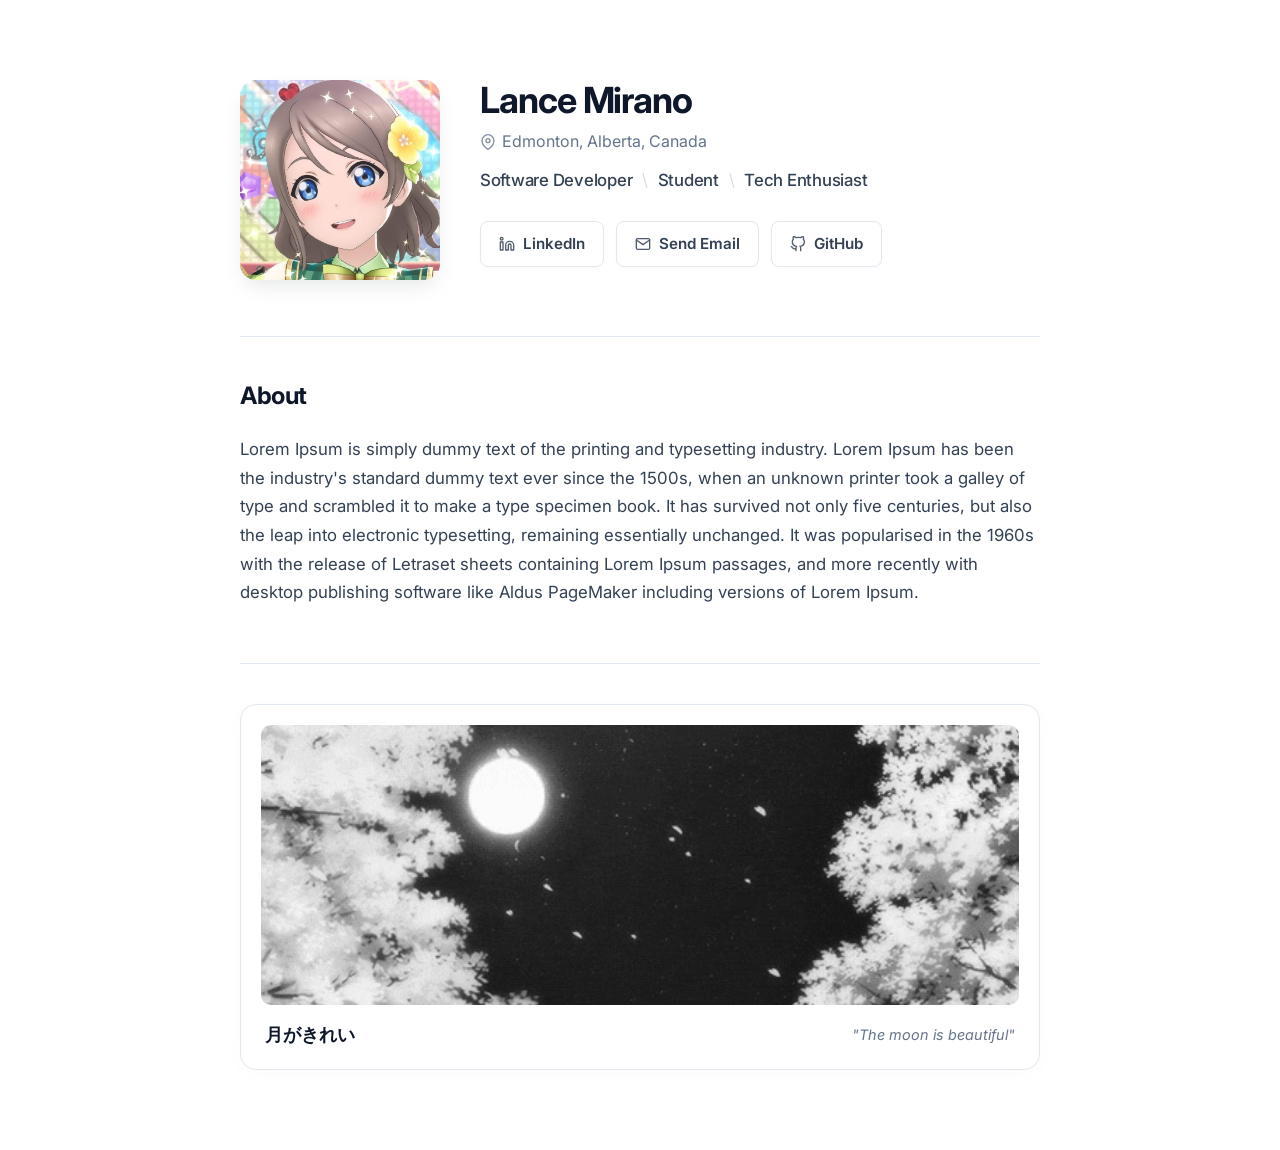
==== index.html @ db3bd43c "Modified files" ====
<!DOCTYPE html>
<html lang="en">

<head>
    <meta charset="UTF-8" />
    <meta http-equiv="X-UA-Compatible" content="IE=edge" />
    <meta name="viewport" content="width=device-width, initial-scale=1.0" />
    <title>Lance Mirano — Software Developer & Programmer</title>
    <meta name="description"
        content="Personal portfolio of Lance Mirano, a software developer studying Computer Programming at Red Deer Polytechnic." />

    <!-- Open Graph Meta Tags -->
    <meta property="og:title" content="Lance Mirano — Software Developer" />
    <meta property="og:description"
        content="Personal portfolio of Lance Mirano, a software developer studying Computer Programming at Red Deer Polytechnic." />
    <meta property="og:type" content="website" />
    <meta property="og:image" content="./assets/profile.webp" />

    <!-- Google Fonts -->
    <link rel="preconnect" href="https://fonts.googleapis.com" />
    <link rel="preconnect" href="https://fonts.gstatic.com" crossorigin />
    <link href="https://fonts.googleapis.com/css2?family=Inter:wght@400;500;600;700;800&display=swap"
        rel="stylesheet" />

    <!-- Stylesheet -->
    <link rel="stylesheet" href="./style.css" />
</head>

<body>
    <main class="page">
        <!-- Profile Header Block -->
        <section class="profile-block">
            <div class="profile-image-wrap">
                <img src="./assets/you.jpg" alt="Lance Mirano" class="profile-image" />
            </div>

            <div class="profile-meta">
                <!-- Name and Verified Badge -->
                <div class="name-line">
                    <h1>Lance Mirano</h1>
                    <!-- Verified Badge SVG -->
                    <!-- <svg class="verified-badge" viewBox="0 0 24 24" width="22" height="22" fill="none"
                        xmlns="http://www.w3.org/2000/svg" aria-label="Verified Profile">
                        <circle cx="12" cy="12" r="10" fill="#1d9bf0" />
                        <path d="M8.5 12.5L11 15L16 9" stroke="white" stroke-width="2" stroke-linecap="round"
                            stroke-linejoin="round" />
                    </svg> -->
                </div>

                <!-- Location Line -->
                <div class="location-line">
                    <!-- Location Pin SVG -->
                    <svg class="location-icon" viewBox="0 0 24 24" width="16" height="16" stroke="currentColor"
                        stroke-width="2" fill="none" stroke-linecap="round" stroke-linejoin="round" aria-hidden="true">
                        <path d="M21 10c0 7-9 13-9 13s-9-6-9-13a9 9 0 0 1 18 0z"></path>
                        <circle cx="12" cy="10" r="3"></circle>
                    </svg>
                    <span>Edmonton, Alberta, Canada</span>
                </div>

                <!-- Roles & Trophy Badge Row -->
                <div class="roles-row">
                    <p class="roles-text">
                        Software Developer <span class="separator">\</span> Student <span class="separator">\</span>
                        Tech Enthusiast
                    </p>
                    <!-- Trophy Achievement Badge -->
                    <!-- <a href="https://github.com/lancemiranoo" class="trophy-btn" target="_blank"
                        rel="noopener noreferrer" title="View GitHub Achievements"> -->
                    <!-- Trophy SVG -->
                    <!-- <svg viewBox="0 0 24 24" width="18" height="18" fill="none" stroke="currentColor"
                            stroke-width="2" stroke-linecap="round" stroke-linejoin="round" aria-hidden="true">
                            <path d="M6 9H4.5a2.5 2.5 0 0 1 0-5H6"></path>
                            <path d="M18 9h1.5a2.5 2.5 0 0 0 0-5H18"></path>
                            <path d="M4 22h16"></path>
                            <path d="M10 14.66V17c0 .55-.45 1-1 1H4v2h16v-2h-5c-.55 0-1-.45-1-1v-2.34"></path>
                            <path d="M12 2a6 6 0 0 1 6 6v1H6V8a6 6 0 0 1 6-6z"></path>
                        </svg>
                    </a> -->
                </div>

                <!-- Interactive Action Buttons -->
                <div class="actions-row">
                    <!-- LinkedIn Profile (Primary Black Button) -->
                    <a href="https://www.linkedin.com/in/lance-mirano/" class="btn btn-primary" target="_blank"
                        rel="noopener noreferrer">
                        <!-- LinkedIn SVG -->
                        <svg class="btn-icon" viewBox="0 0 24 24" width="16" height="16" stroke="currentColor"
                            stroke-width="2" fill="none" stroke-linecap="round" stroke-linejoin="round"
                            aria-hidden="true">
                            <path d="M16 8a6 6 0 0 1 6 6v7h-4v-7a2 2 0 0 0-2-2 2 2 0 0 0-2 2v7h-4v-7a6 6 0 0 1 6-6z">
                            </path>
                            <rect x="2" y="9" width="4" height="12"></rect>
                            <circle cx="4" cy="4" r="2"></circle>
                        </svg>
                        <span>LinkedIn</span>
                        <!-- Right Chevron SVG -->
                        <!-- <svg class="chevron-icon" viewBox="0 0 24 24" width="14" height="14" stroke="currentColor"
                            stroke-width="2.5" fill="none" stroke-linecap="round" stroke-linejoin="round"
                            aria-hidden="true">
                            <polyline points="9 18 15 12 9 6"></polyline>
                        </svg> -->
                    </a>

                    <!-- Send Email (Secondary White Button) -->
                    <a href="mailto:lancemiranoo@gmail.com" class="btn btn-secondary">
                        <!-- Envelope SVG -->
                        <svg class="btn-icon" viewBox="0 0 24 24" width="16" height="16" stroke="currentColor"
                            stroke-width="2" fill="none" stroke-linecap="round" stroke-linejoin="round"
                            aria-hidden="true">
                            <path d="M4 4h16c1.1 0 2 .9 2 2v12c0 1.1-.9 2-2 2H4c-1.1 0-2-.9-2-2V6c0-1.1.9-2 2-2z">
                            </path>
                            <polyline points="22,6 12,13 2,6"></polyline>
                        </svg>
                        <span>Send Email</span>
                    </a>

                    <!-- GitHub Profile (Secondary White Button) -->
                    <a href="https://github.com/lancemiranoo" class="btn btn-secondary" target="_blank"
                        rel="noopener noreferrer">
                        <!-- GitHub SVG -->
                        <svg class="btn-icon" viewBox="0 0 24 24" width="16" height="16" stroke="currentColor"
                            stroke-width="2" fill="none" stroke-linecap="round" stroke-linejoin="round"
                            aria-hidden="true">
                            <path
                                d="M9 19c-5 1.5-5-2.5-7-3m14 6v-3.87a3.37 3.37 0 0 0-.94-2.61c3.14-.35 6.44-1.54 6.44-7A5.44 5.44 0 0 0 20 4.77 5.07 5.07 0 0 0 19.91 1S18.73.65 16 2.48a13.38 13.38 0 0 0-7 0C6.27.65 5.09 1 5.09 1A5.07 5.07 0 0 0 5 4.77a5.44 5.44 0 0 0-1.5 3.78c0 5.42 3.3 6.61 6.44 7A3.37 3.37 0 0 0 9 18.13V22">
                            </path>
                        </svg>
                        <span>GitHub</span>
                    </a>
                </div>
            </div>
        </section>

        <!-- About Section -->
        <section class="about-section" id="about">
            <h2>About</h2>
            <div class="about-content">
                <p>Lorem Ipsum is simply dummy text of the printing and typesetting industry. Lorem Ipsum has been the
                    industry's standard dummy text ever since the 1500s, when an unknown printer took a galley of type
                    and scrambled it to make a type specimen book. It has survived not only five centuries, but also the
                    leap into electronic typesetting, remaining essentially unchanged. It was popularised in the 1960s
                    with the release of Letraset sheets containing Lorem Ipsum passages, and more recently with desktop
                    publishing software like Aldus PageMaker including versions of Lorem Ipsum.</p>
            </div>
        </section>

        <!-- Featured / Spotlight Spotlight Card -->
        <section class="featured-section">
            <div class="moon-card">
                <div class="moon-gif-wrap">
                    <img src="./assets/moon.gif" alt="Moon animation" class="moon-gif" />
                </div>
                <div class="moon-info-row">
                    <p class="moon-title">月がきれい</p>
                    <p class="moon-subtitle">"The moon is beautiful"</p>
                </div>
            </div>
        </section>
    </main>
</body>

</html>
---- style.css ----
/* ==========================================================================
   CSS CUSTOM VARIABLES (DESIGN SYSTEM)
   ========================================================================== */
:root {
    /* Brand Accent Theme Color (Unified LinkedIn Corporate Blue) */
    --accent-color: #0a66c2;         /* Unifies primary buttons, badges, and active links */
    --accent-hover: #004182;         /* Perfect darker blue shade for interactive hover states */
    --accent-shadow-rgb: 10, 102, 194; /* RGB equivalent for transparent drop shadows */
    
    /* Text Color Tokens */
    --text-primary: #0f172a;         /* High-contrast slate-900 for bold headers and name */
    --text-secondary: #334155;       /* Slate-700 for highly readable paragraph bodies */
    --text-muted: #64748b;           /* Slate-500 for locations, subtitles, and gray icons */
    
    /* UI Elements & Canvas Colors */
    --bg-page: #ffffff;              /* Page baseline canvas background */
    --bg-hover-secondary: #f8fafc;   /* Subtle background fill for secondary outline hovers */
    --border-color: #e2e8f0;         /* Slate-200 for clean borders on buttons/cards */
    --border-hover: #cbd5e1;         /* Slate-300 highlighting hovered borders */
}

/* ==========================================================================
   RESET & SYSTEM BASE
   ========================================================================== */
* {
    box-sizing: border-box;
    margin: 0;
    padding: 0;
}

html {
    scroll-behavior: smooth;
}

body {
    font-family: "Inter", -apple-system, BlinkMacSystemFont, "Segoe UI", Roboto, Oxygen, Ubuntu, Cantarell, "Open Sans", sans-serif;
    background-color: var(--bg-page);
    color: var(--text-secondary);
    line-height: 1.6;
    -webkit-font-smoothing: antialiased;
    -moz-osx-font-smoothing: grayscale;
}

/* Base Headings & Links */
h1, h2, h3, h4, h5, h6 {
    color: var(--text-primary);
    font-weight: 700;
}

a {
    color: inherit;
    text-decoration: none;
    transition: all 0.2s cubic-bezier(0.4, 0, 0.2, 1);
}

img {
    display: block;
    max-width: 100%;
    height: auto;
}

/* ==========================================================================
   LAYOUT CONTAINER
   ========================================================================== */
.page {
    width: min(calc(100% - 48px), 800px);
    margin: 80px auto;
    display: flex;
    flex-direction: column;
    gap: 56px; /* Perfect vertical rhythm */
}

/* ==========================================================================
   PROFILE HEADER BLOCK
   ========================================================================== */
.profile-block {
    display: grid;
    grid-template-columns: 200px 1fr;
    gap: 40px;
    align-items: start;
}

/* Profile Image */
.profile-image-wrap {
    width: 200px;
    height: 200px;
    border-radius: 16px;
    overflow: hidden;
    box-shadow: 0 10px 25px -5px rgba(15, 23, 42, 0.08), 0 8px 16px -6px rgba(15, 23, 42, 0.04);
    background-color: #f1f5f9;
    transition: transform 0.4s cubic-bezier(0.175, 0.885, 0.32, 1.275);
}

.profile-image-wrap:hover {
    transform: scale(1.03); /* Subtle interactive pop */
}

.profile-image {
    width: 100%;
    height: 100%;
    object-fit: cover;
}

/* Profile Metadata */
.profile-meta {
    display: flex;
    flex-direction: column;
    height: 100%;
    justify-content: flex-start;
}

.name-line {
    display: inline-flex;
    align-items: center;
    gap: 8px;
}

.name-line h1 {
    font-size: 2.25rem;
    font-weight: 700;
    color: var(--text-primary);
    letter-spacing: -0.03em;
    line-height: 1.15;
}

.verified-badge {
    margin-top: 3px;
    flex-shrink: 0;
}

/* Location */
.location-line {
    display: inline-flex;
    align-items: center;
    gap: 6px;
    margin-top: 8px;
    margin-bottom: 14px;
    color: var(--text-muted);
    font-size: 1rem;
    font-weight: 400;
}

.location-icon {
    color: var(--text-muted);
    opacity: 0.8;
    flex-shrink: 0;
}

/* Roles Row */
.roles-row {
    display: flex;
    justify-content: space-between;
    align-items: center;
    margin-bottom: 28px;
    width: 100%;
    gap: 16px;
}

.roles-text {
    font-size: 1.05rem;
    font-weight: 500;
    color: var(--text-secondary);
    letter-spacing: -0.015em;
    line-height: 1.4;
}

.separator {
    color: var(--border-hover);
    font-weight: 300;
    margin: 0 6px;
}

/* Trophy Badge Button */
.trophy-btn {
    display: flex;
    align-items: center;
    justify-content: center;
    width: 40px;
    height: 40px;
    border-radius: 8px;
    background-color: #ffffff;
    color: var(--text-secondary);
    border: 1px solid var(--border-color);
    box-shadow: 0 2px 4px rgba(0, 0, 0, 0.02);
    transition: all 0.25s cubic-bezier(0.4, 0, 0.2, 1);
    flex-shrink: 0;
}

.trophy-btn:hover {
    background-color: var(--bg-hover-secondary);
    color: var(--text-primary);
    border-color: var(--border-hover);
    transform: translateY(-2px);
    box-shadow: 0 6px 14px rgba(0, 0, 0, 0.03);
}

.trophy-btn:active {
    transform: translateY(0);
}

/* ==========================================================================
   BUTTONS SYSTEM
   ========================================================================== */
.actions-row {
    display: flex;
    gap: 12px;
    flex-wrap: wrap;
}

.btn {
    display: inline-flex;
    align-items: center;
    justify-content: center;
    gap: 8px;
    padding: 10px 18px;
    font-size: 0.95rem;
    font-weight: 600;
    border-radius: 8px;
    cursor: pointer;
    white-space: nowrap;
}

/* Primary Accent Button (Consistent Color styling) */
.btn-primary {
    background-color: #ffffff;
    color: var(--text-secondary);
    border: 1px solid var(--border-color);
    box-shadow: 0 2px 4px rgba(0, 0, 0, 0.02);
}

.btn-primary:hover {
    background-color: var(--bg-hover-secondary);
    color: var(--text-primary);
    border-color: var(--border-hover);
    transform: translateY(-2px);
    box-shadow: 0 6px 14px rgba(0, 0, 0, 0.03);
}

.btn-primary:active {
    transform: translateY(0);
}

.chevron-icon {
    transition: transform 0.25s cubic-bezier(0.4, 0, 0.2, 1);
    margin-left: 2px;
}

.btn-primary:hover .chevron-icon {
    transform: translateX(3px); /* Interactive Micro-animation */
}

/* Secondary Outline Button */
.btn-secondary {
    background-color: #ffffff;
    color: var(--text-secondary);
    border: 1px solid var(--border-color);
    box-shadow: 0 2px 4px rgba(0, 0, 0, 0.02);
}

.btn-secondary:hover {
    background-color: var(--bg-hover-secondary);
    color: var(--text-primary);
    border-color: var(--border-hover);
    transform: translateY(-2px);
    box-shadow: 0 6px 14px rgba(0, 0, 0, 0.03);
}

.btn-secondary:active {
    transform: translateY(0);
}

.btn-icon {
    flex-shrink: 0;
    color: currentColor;
    opacity: 0.85;
}

/* ==========================================================================
   ABOUT SECTION
   ========================================================================== */
.about-section {
    border-top: 1px solid var(--border-color);
    padding-top: 40px;
}

.about-section h2 {
    font-size: 1.5rem;
    font-weight: 700;
    color: var(--text-primary);
    margin-bottom: 20px;
    letter-spacing: -0.02em;
}

.about-content {
    display: flex;
    flex-direction: column;
    gap: 16px;
}

.about-content p {
    font-size: 1.05rem;
    line-height: 1.7;
    color: var(--text-secondary); /* Extremely legible color contrast */
}

/* ==========================================================================
   FEATURED POST CARD (MOON CARD)
   ========================================================================== */
.featured-section {
    border-top: 1px solid var(--border-color);
    padding-top: 40px;
}

.moon-card {
    background-color: #ffffff;
    border: 1px solid var(--border-color);
    border-radius: 16px;
    padding: 20px;
    box-shadow: 0 4px 20px rgba(0, 0, 0, 0.02);
    transition: all 0.3s cubic-bezier(0.4, 0, 0.2, 1);
    cursor: pointer;
}

.moon-card:hover {
    transform: translateY(-4px);
    box-shadow: 0 12px 30px rgba(0, 0, 0, 0.06);
    border-color: var(--border-hover);
}

.moon-gif-wrap {
    width: 100%;
    height: 280px;
    border-radius: 10px;
    overflow: hidden;
    background-color: var(--bg-hover-secondary);
}

.moon-gif {
    width: 100%;
    height: 100%;
    object-fit: cover;
    transition: transform 0.5s cubic-bezier(0.4, 0, 0.2, 1);
}

.moon-card:hover .moon-gif {
    transform: scale(1.025); /* Elegant picture zoom */
}

.moon-info-row {
    display: flex;
    justify-content: space-between;
    align-items: center;
    margin-top: 16px;
    padding: 0 4px;
}

.moon-title {
    font-size: 1.1rem;
    font-weight: 600;
    color: var(--text-primary);
}

.moon-subtitle {
    font-size: 0.9rem;
    color: var(--text-muted);
    font-style: italic;
}

/* ==========================================================================
   RESPONSIVE DESIGN (MEDIA QUERIES)
   ========================================================================== */
@media (max-width: 768px) {
    .page {
        margin: 40px auto;
        gap: 40px;
    }

    .profile-block {
        grid-template-columns: 1fr; /* Single column stacking on mobile */
        gap: 28px;
    }

    .profile-image-wrap {
        width: 140px;
        height: 140px;
        border-radius: 12px;
    }

    .name-line h1 {
        font-size: 1.85rem;
    }

    .roles-row {
        flex-direction: row;
        align-items: center;
        justify-content: space-between;
        margin-bottom: 24px;
        gap: 12px;
    }

    .roles-text {
        font-size: 0.95rem;
        line-height: 1.45;
    }

    .trophy-btn {
        width: 36px;
        height: 36px;
    }

    .actions-row {
        gap: 10px;
    }

    .btn {
        padding: 9px 16px;
        font-size: 0.9rem;
        flex-grow: 1; /* Smart expansion on mobile for perfect stacking grid */
    }

    .moon-gif-wrap {
        height: 200px; /* Scaled down for mobile viewports */
    }
}
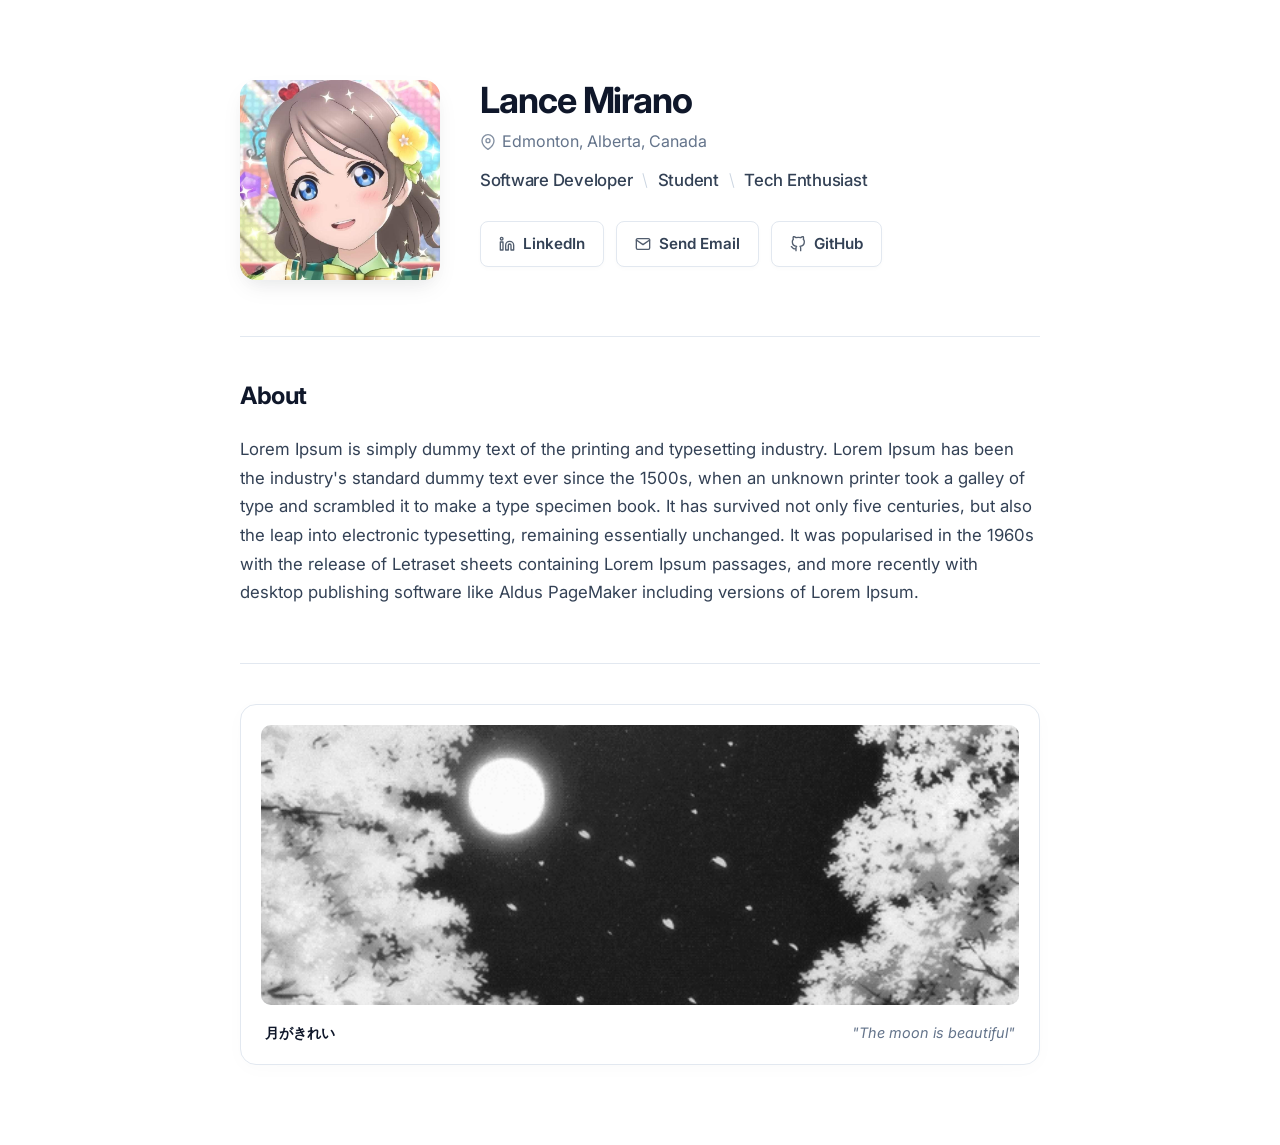
==== commit bb209e1d: "Modified files" ====
--- a/index.html
+++ b/index.html
@@ -14,7 +14,10 @@
     <meta property="og:description"
         content="Personal portfolio of Lance Mirano, a software developer studying Computer Programming at Red Deer Polytechnic." />
     <meta property="og:type" content="website" />
-    <meta property="og:image" content="./assets/profile.webp" />
+    <meta property="og:image" content="./assets/you.jpg" />
+
+    <!-- Website Icon (Favicon) -->
+    <link rel="icon" type="image/jpeg" href="./assets/profile.jpeg" />
 
     <!-- Google Fonts -->
     <link rel="preconnect" href="https://fonts.googleapis.com" />
--- a/style.css
+++ b/style.css
@@ -3,20 +3,30 @@
    ========================================================================== */
 :root {
     /* Brand Accent Theme Color (Unified LinkedIn Corporate Blue) */
-    --accent-color: #0a66c2;         /* Unifies primary buttons, badges, and active links */
-    --accent-hover: #004182;         /* Perfect darker blue shade for interactive hover states */
-    --accent-shadow-rgb: 10, 102, 194; /* RGB equivalent for transparent drop shadows */
-    
+    --accent-color: #0a66c2;
+    /* Unifies primary buttons, badges, and active links */
+    --accent-hover: #004182;
+    /* Perfect darker blue shade for interactive hover states */
+    --accent-shadow-rgb: 10, 102, 194;
+    /* RGB equivalent for transparent drop shadows */
+
     /* Text Color Tokens */
-    --text-primary: #0f172a;         /* High-contrast slate-900 for bold headers and name */
-    --text-secondary: #334155;       /* Slate-700 for highly readable paragraph bodies */
-    --text-muted: #64748b;           /* Slate-500 for locations, subtitles, and gray icons */
-    
+    --text-primary: #0f172a;
+    /* High-contrast slate-900 for bold headers and name */
+    --text-secondary: #334155;
+    /* Slate-700 for highly readable paragraph bodies */
+    --text-muted: #64748b;
+    /* Slate-500 for locations, subtitles, and gray icons */
+
     /* UI Elements & Canvas Colors */
-    --bg-page: #ffffff;              /* Page baseline canvas background */
-    --bg-hover-secondary: #f8fafc;   /* Subtle background fill for secondary outline hovers */
-    --border-color: #e2e8f0;         /* Slate-200 for clean borders on buttons/cards */
-    --border-hover: #cbd5e1;         /* Slate-300 highlighting hovered borders */
+    --bg-page: #ffffff;
+    /* Page baseline canvas background */
+    --bg-hover-secondary: #f8fafc;
+    /* Subtle background fill for secondary outline hovers */
+    --border-color: #e2e8f0;
+    /* Slate-200 for clean borders on buttons/cards */
+    --border-hover: #cbd5e1;
+    /* Slate-300 highlighting hovered borders */
 }
 
 /* ==========================================================================
@@ -42,7 +52,12 @@
 }
 
 /* Base Headings & Links */
-h1, h2, h3, h4, h5, h6 {
+h1,
+h2,
+h3,
+h4,
+h5,
+h6 {
     color: var(--text-primary);
     font-weight: 700;
 }
@@ -67,7 +82,8 @@
     margin: 80px auto;
     display: flex;
     flex-direction: column;
-    gap: 56px; /* Perfect vertical rhythm */
+    gap: 56px;
+    /* Perfect vertical rhythm */
 }
 
 /* ==========================================================================
@@ -92,7 +108,8 @@
 }
 
 .profile-image-wrap:hover {
-    transform: scale(1.03); /* Subtle interactive pop */
+    transform: scale(1.03);
+    /* Subtle interactive pop */
 }
 
 .profile-image {
@@ -178,20 +195,17 @@
     width: 40px;
     height: 40px;
     border-radius: 8px;
-    background-color: #ffffff;
-    color: var(--text-secondary);
-    border: 1px solid var(--border-color);
-    box-shadow: 0 2px 4px rgba(0, 0, 0, 0.02);
+    background-color: var(--accent-color);
+    color: #ffffff;
+    box-shadow: 0 4px 12px rgba(var(--accent-shadow-rgb), 0.2);
     transition: all 0.25s cubic-bezier(0.4, 0, 0.2, 1);
     flex-shrink: 0;
 }
 
 .trophy-btn:hover {
-    background-color: var(--bg-hover-secondary);
-    color: var(--text-primary);
-    border-color: var(--border-hover);
+    background-color: var(--accent-hover);
     transform: translateY(-2px);
-    box-shadow: 0 6px 14px rgba(0, 0, 0, 0.03);
+    box-shadow: 0 6px 16px rgba(var(--accent-shadow-rgb), 0.35);
 }
 
 .trophy-btn:active {
@@ -246,7 +260,8 @@
 }
 
 .btn-primary:hover .chevron-icon {
-    transform: translateX(3px); /* Interactive Micro-animation */
+    transform: translateX(3px);
+    /* Interactive Micro-animation */
 }
 
 /* Secondary Outline Button */
@@ -300,7 +315,8 @@
 .about-content p {
     font-size: 1.05rem;
     line-height: 1.7;
-    color: var(--text-secondary); /* Extremely legible color contrast */
+    color: var(--text-secondary);
+    /* Extremely legible color contrast */
 }
 
 /* ==========================================================================
@@ -343,7 +359,8 @@
 }
 
 .moon-card:hover .moon-gif {
-    transform: scale(1.025); /* Elegant picture zoom */
+    transform: scale(1.025);
+    /* Elegant picture zoom */
 }
 
 .moon-info-row {
@@ -355,7 +372,7 @@
 }
 
 .moon-title {
-    font-size: 1.1rem;
+    font-size: 0.9rem;
     font-weight: 600;
     color: var(--text-primary);
 }
@@ -376,7 +393,8 @@
     }
 
     .profile-block {
-        grid-template-columns: 1fr; /* Single column stacking on mobile */
+        grid-template-columns: 1fr;
+        /* Single column stacking on mobile */
         gap: 28px;
     }
 
@@ -415,10 +433,12 @@
     .btn {
         padding: 9px 16px;
         font-size: 0.9rem;
-        flex-grow: 1; /* Smart expansion on mobile for perfect stacking grid */
+        flex-grow: 1;
+        /* Smart expansion on mobile for perfect stacking grid */
     }
 
     .moon-gif-wrap {
-        height: 200px; /* Scaled down for mobile viewports */
-    }
-}
+        height: 200px;
+        /* Scaled down for mobile viewports */
+    }
+}
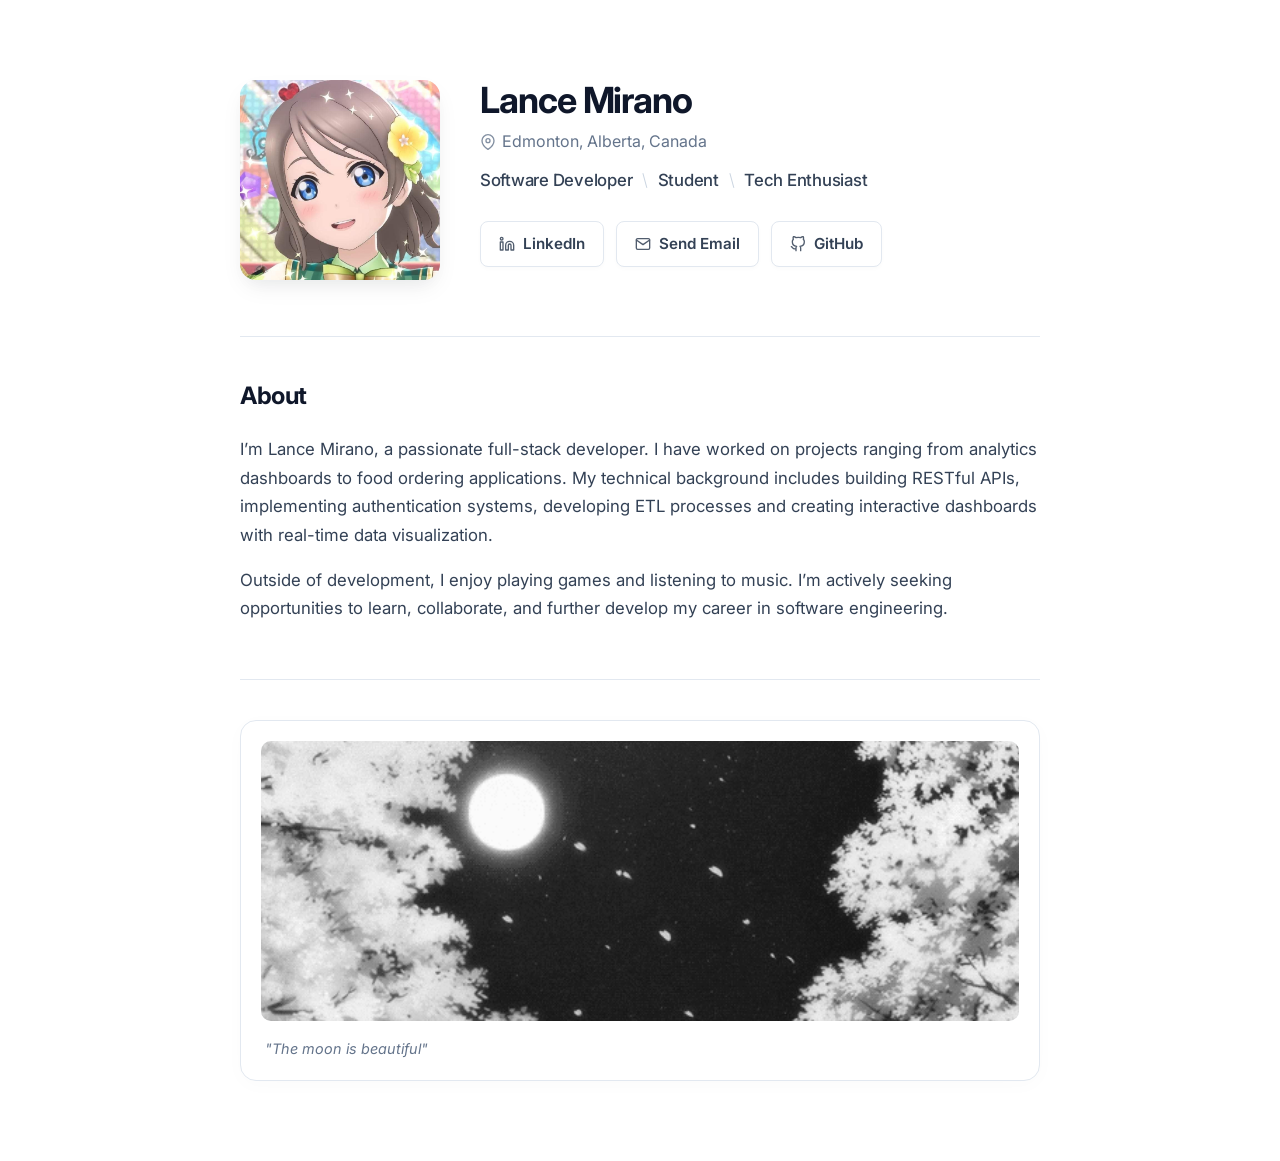
==== commit d6face97: "Modified files" ====
--- a/index.html
+++ b/index.html
@@ -139,12 +139,16 @@
         <section class="about-section" id="about">
             <h2>About</h2>
             <div class="about-content">
-                <p>Lorem Ipsum is simply dummy text of the printing and typesetting industry. Lorem Ipsum has been the
-                    industry's standard dummy text ever since the 1500s, when an unknown printer took a galley of type
-                    and scrambled it to make a type specimen book. It has survived not only five centuries, but also the
-                    leap into electronic typesetting, remaining essentially unchanged. It was popularised in the 1960s
-                    with the release of Letraset sheets containing Lorem Ipsum passages, and more recently with desktop
-                    publishing software like Aldus PageMaker including versions of Lorem Ipsum.</p>
+                <p>I’m Lance Mirano, a passionate full-stack developer. I have worked on projects ranging from analytics
+                    dashboards to
+                    food ordering applications. My technical background includes
+                    building RESTful APIs, implementing authentication systems, developing ETL processes and creating
+                    interactive dashboards with real-time data visualization.
+                </p>
+                <p>
+                    Outside of development, I enjoy playing games and listening to music. I’m
+                    actively seeking opportunities to learn, collaborate, and further develop my career in software
+                    engineering.</p>
             </div>
         </section>
 
@@ -155,7 +159,7 @@
                     <img src="./assets/moon.gif" alt="Moon animation" class="moon-gif" />
                 </div>
                 <div class="moon-info-row">
-                    <p class="moon-title">月がきれい</p>
+                    <!-- <p class="moon-title">月がきれい</p> -->
                     <p class="moon-subtitle">"The moon is beautiful"</p>
                 </div>
             </div>
--- a/style.css
+++ b/style.css
@@ -371,11 +371,11 @@
     padding: 0 4px;
 }
 
-.moon-title {
-    font-size: 0.9rem;
+/* .moon-title {
+    font-size: 1.1rem;
     font-weight: 600;
     color: var(--text-primary);
-}
+} */
 
 .moon-subtitle {
     font-size: 0.9rem;
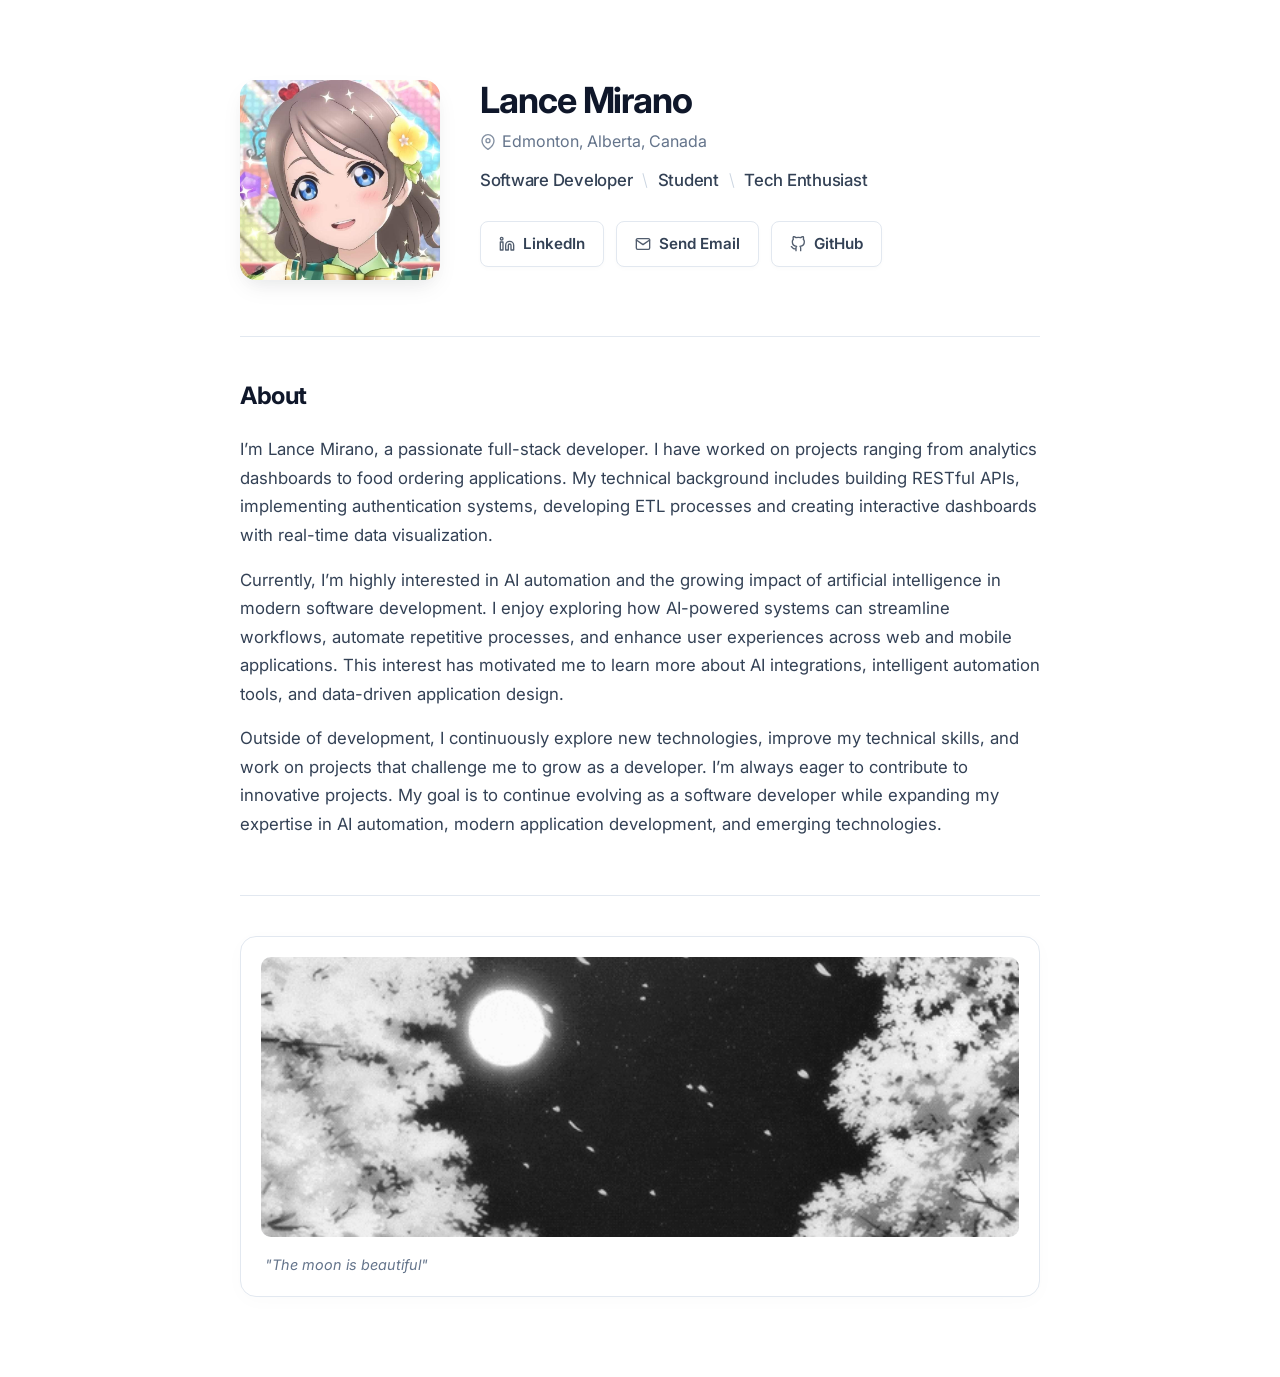
==== commit 7ebb62ca: "Modified files" ====
--- a/index.html
+++ b/index.html
@@ -146,9 +146,18 @@
                     interactive dashboards with real-time data visualization.
                 </p>
                 <p>
-                    Outside of development, I enjoy playing games and listening to music. I’m
-                    actively seeking opportunities to learn, collaborate, and further develop my career in software
-                    engineering.</p>
+                    Currently, I’m highly interested in AI automation and the growing impact of artificial intelligence
+                    in modern software development. I enjoy exploring how AI-powered systems can streamline workflows,
+                    automate repetitive processes, and enhance user experiences across web and
+                    mobile applications. This interest has motivated me to learn more about AI integrations, intelligent
+                    automation tools, and data-driven application design.
+                </p>
+                <p>
+                    Outside of development, I continuously explore new technologies, improve my technical skills, and
+                    work on projects that challenge me to grow as a developer. I’m always eager to contribute to
+                    innovative projects. My goal is to continue evolving as a software
+                    developer while expanding my expertise in AI automation, modern application development, and
+                    emerging technologies.</p>
             </div>
         </section>
 
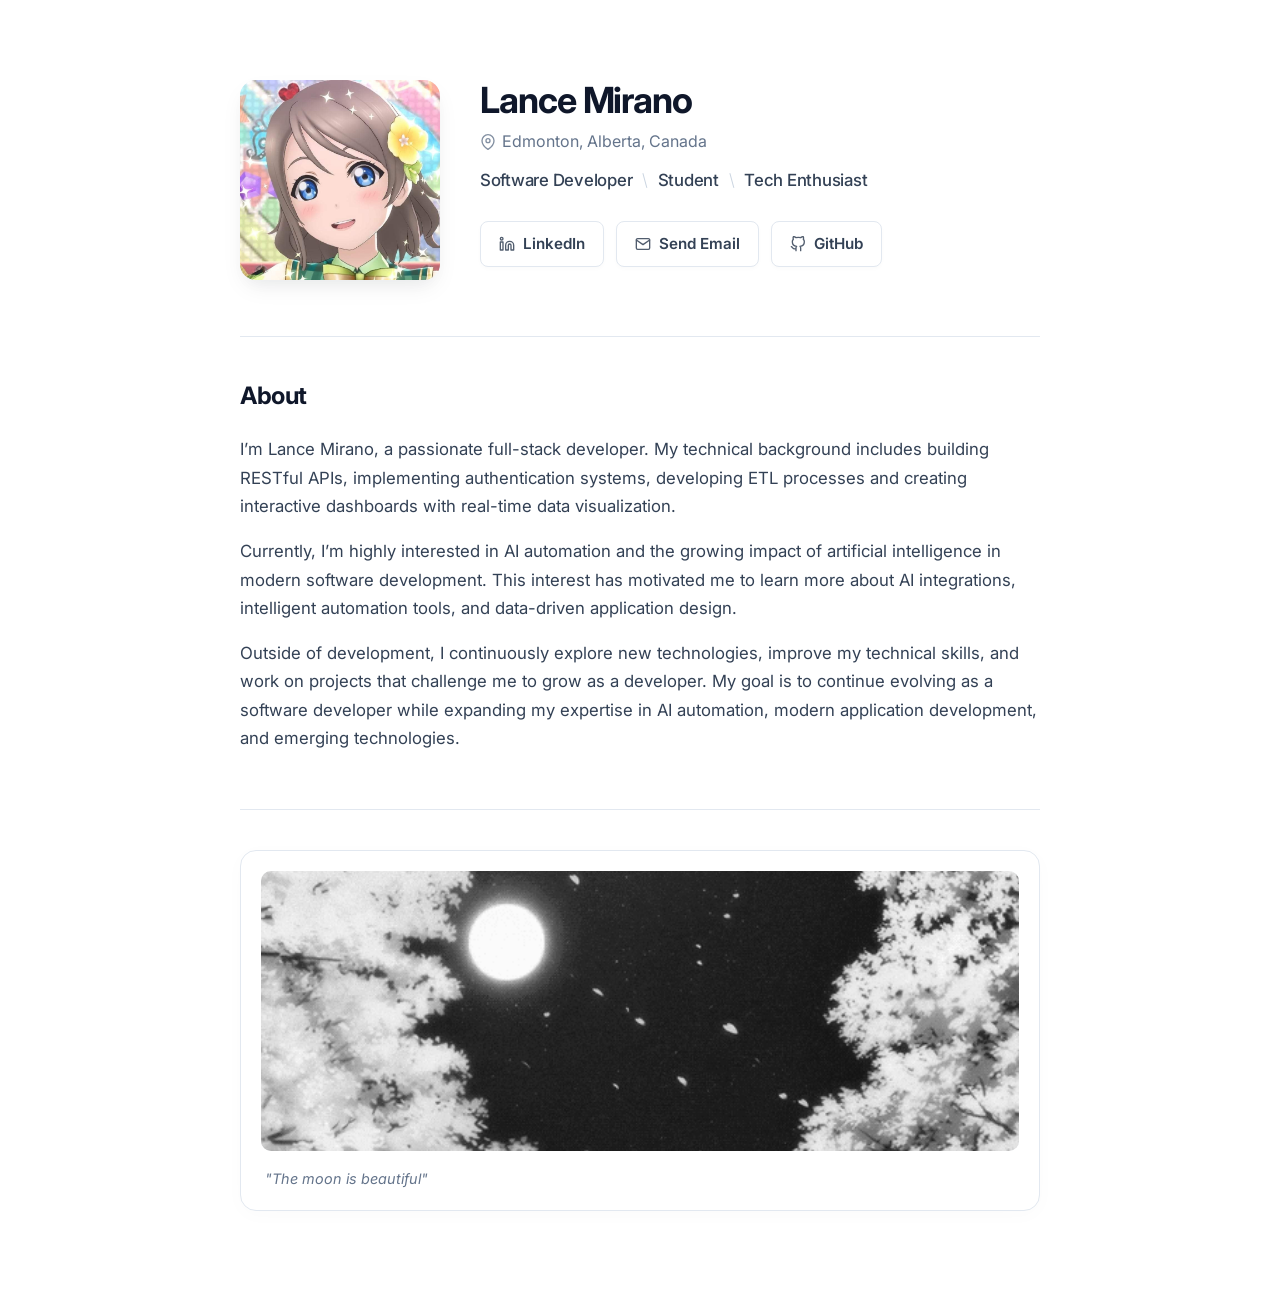
==== commit c74a2edb: "Modified Index.html" ====
--- a/index.html
+++ b/index.html
@@ -139,23 +139,20 @@
         <section class="about-section" id="about">
             <h2>About</h2>
             <div class="about-content">
-                <p>I’m Lance Mirano, a passionate full-stack developer. I have worked on projects ranging from analytics
-                    dashboards to
-                    food ordering applications. My technical background includes
+                <p>I’m Lance Mirano, a passionate full-stack developer. My technical background includes
                     building RESTful APIs, implementing authentication systems, developing ETL processes and creating
                     interactive dashboards with real-time data visualization.
                 </p>
                 <p>
                     Currently, I’m highly interested in AI automation and the growing impact of artificial intelligence
-                    in modern software development. I enjoy exploring how AI-powered systems can streamline workflows,
-                    automate repetitive processes, and enhance user experiences across web and
-                    mobile applications. This interest has motivated me to learn more about AI integrations, intelligent
+                    in modern software development. This interest has motivated me to learn more about AI integrations,
+                    intelligent
                     automation tools, and data-driven application design.
                 </p>
                 <p>
                     Outside of development, I continuously explore new technologies, improve my technical skills, and
-                    work on projects that challenge me to grow as a developer. I’m always eager to contribute to
-                    innovative projects. My goal is to continue evolving as a software
+                    work on projects that challenge me to grow as a developer. My goal is to continue evolving as a
+                    software
                     developer while expanding my expertise in AI automation, modern application development, and
                     emerging technologies.</p>
             </div>
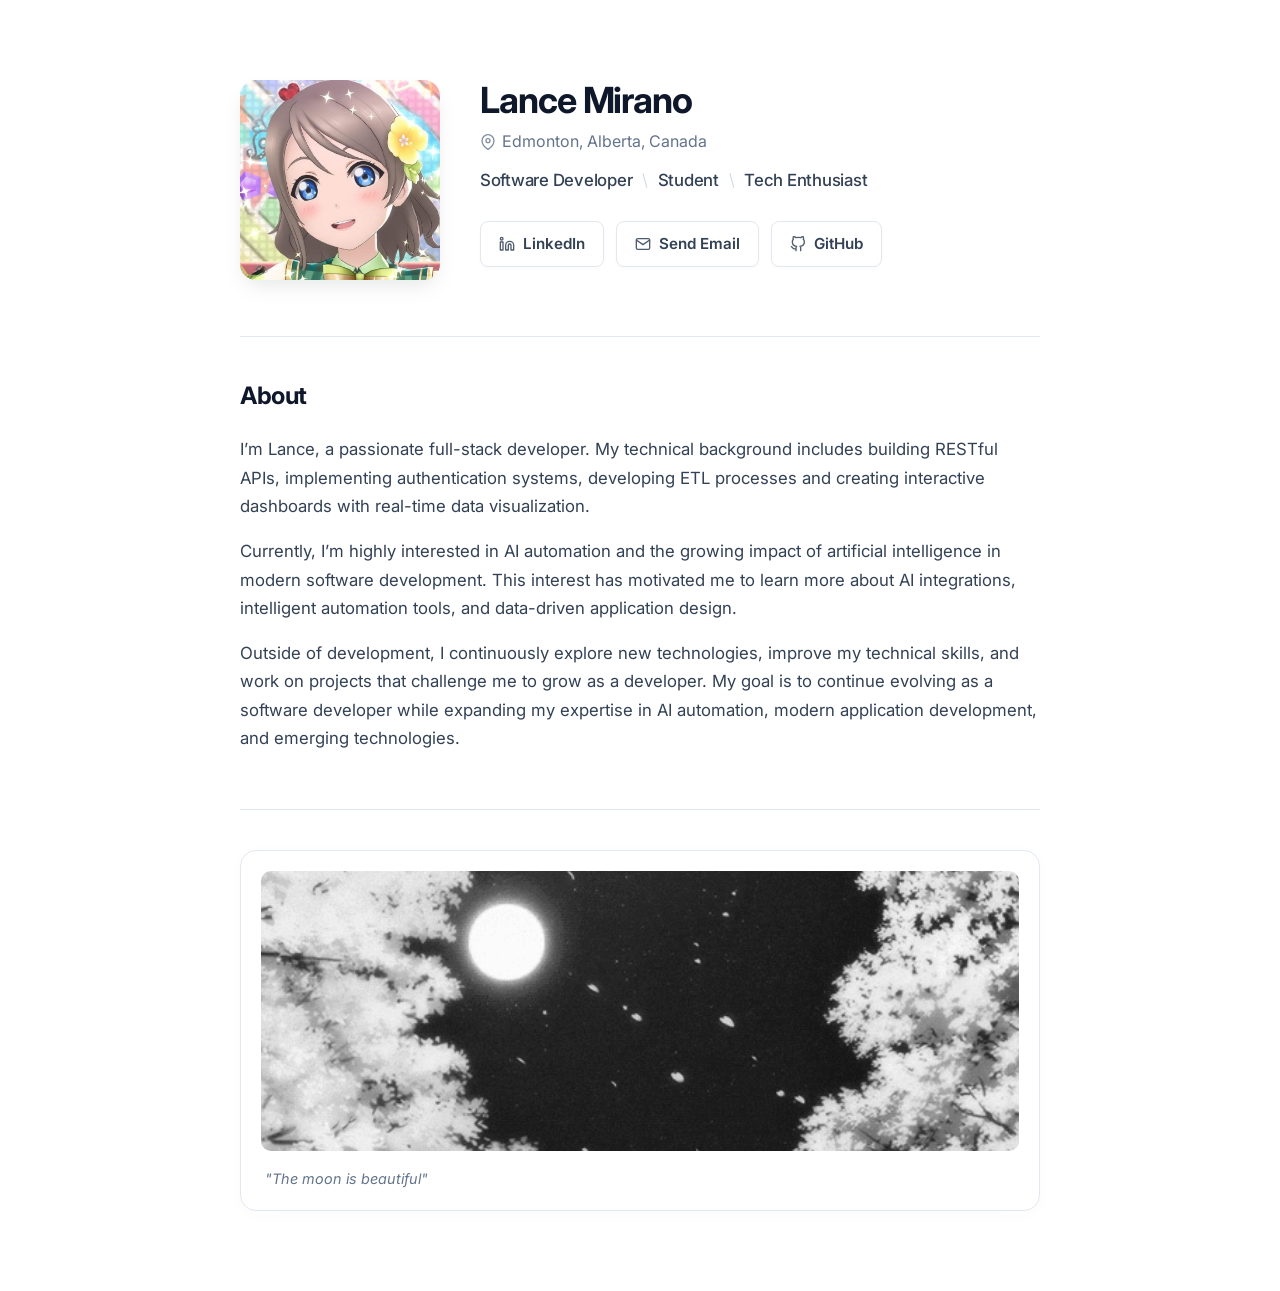
==== commit 9e3e2774: "Modified Index.html" ====
--- a/index.html
+++ b/index.html
@@ -139,7 +139,7 @@
         <section class="about-section" id="about">
             <h2>About</h2>
             <div class="about-content">
-                <p>I’m Lance Mirano, a passionate full-stack developer. My technical background includes
+                <p>I’m Lance, a passionate full-stack developer. My technical background includes
                     building RESTful APIs, implementing authentication systems, developing ETL processes and creating
                     interactive dashboards with real-time data visualization.
                 </p>
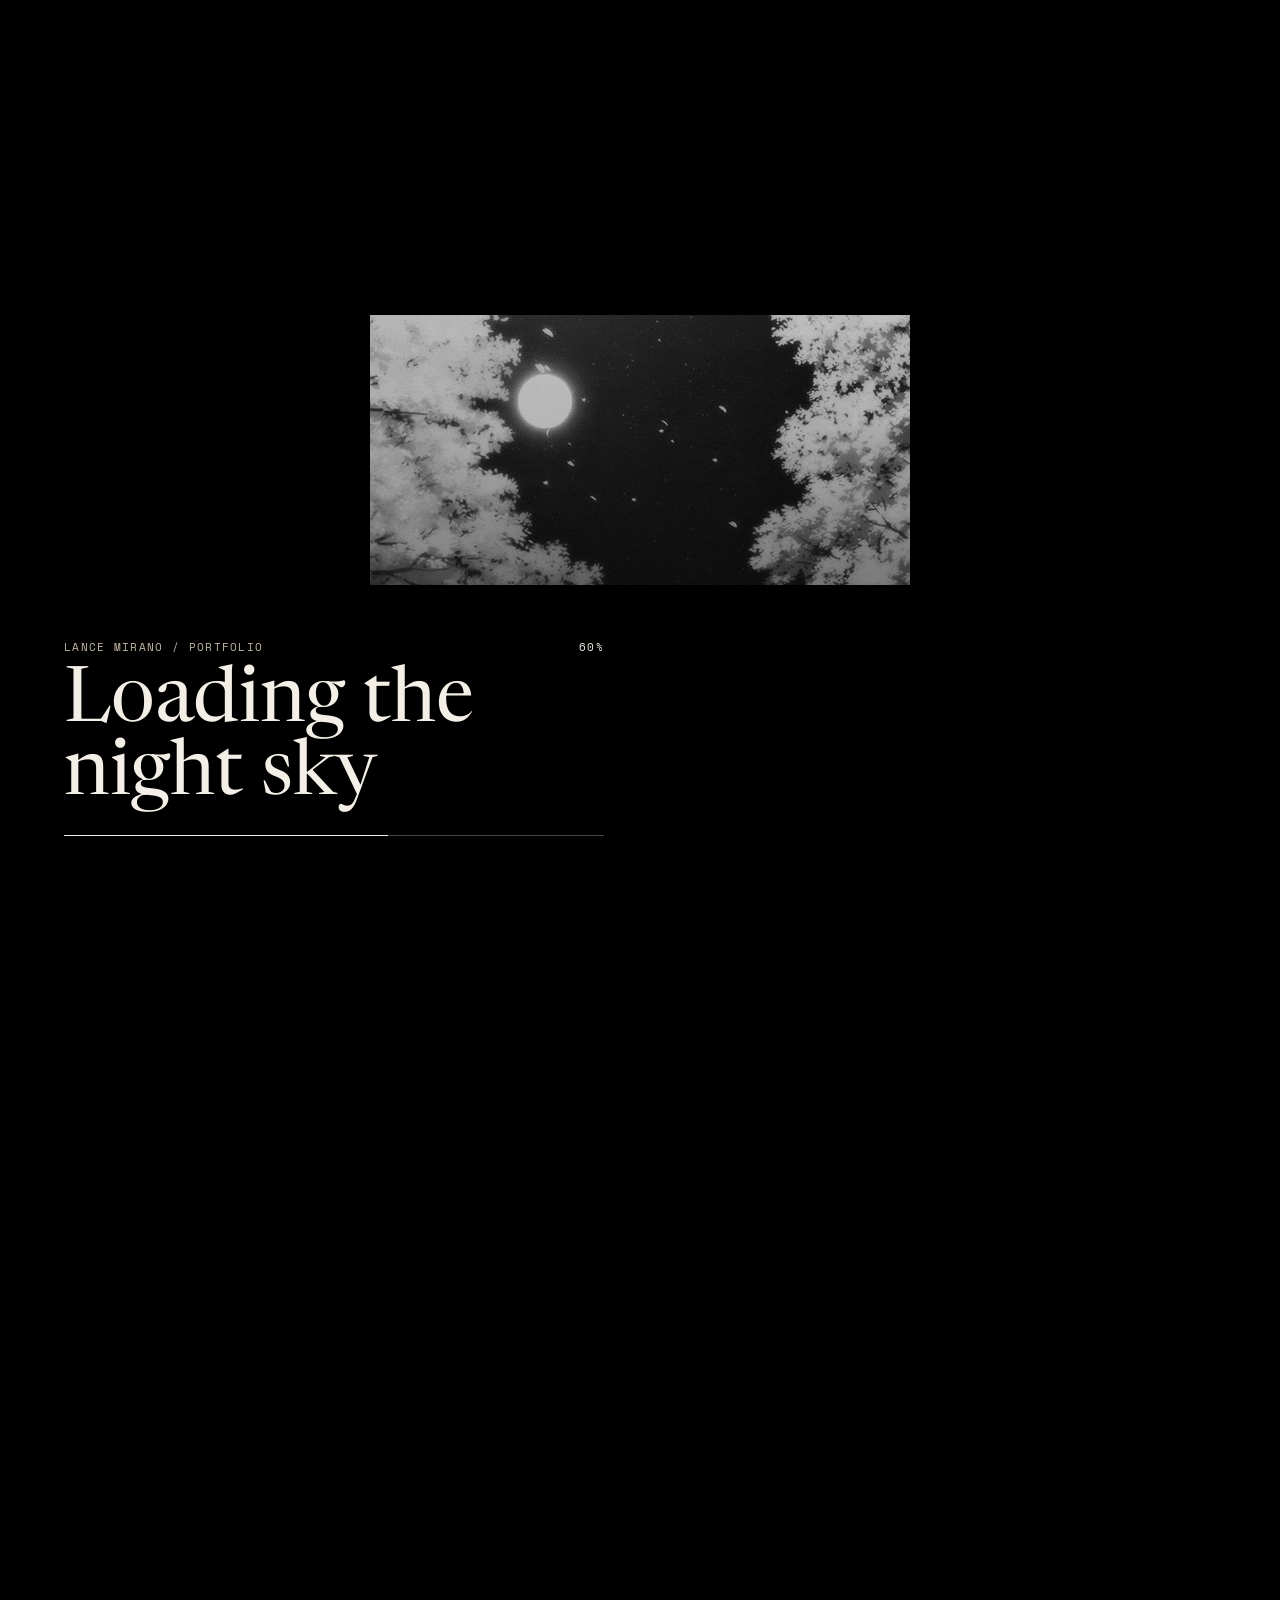
==== commit 99cd6b3d: "Updated portfolio" ====
--- a/index.html
+++ b/index.html
@@ -3,174 +3,259 @@
 
 <head>
     <meta charset="UTF-8" />
-    <meta http-equiv="X-UA-Compatible" content="IE=edge" />
     <meta name="viewport" content="width=device-width, initial-scale=1.0" />
-    <title>Lance Mirano — Software Developer & Programmer</title>
+    <title>Lance Mirano | Software Developer</title>
     <meta name="description"
-        content="Personal portfolio of Lance Mirano, a software developer studying Computer Programming at Red Deer Polytechnic." />
-
-    <!-- Open Graph Meta Tags -->
-    <meta property="og:title" content="Lance Mirano — Software Developer" />
-    <meta property="og:description"
-        content="Personal portfolio of Lance Mirano, a software developer studying Computer Programming at Red Deer Polytechnic." />
-    <meta property="og:type" content="website" />
-    <meta property="og:image" content="./assets/you.jpg" />
-
-    <!-- Website Icon (Favicon) -->
-    <link rel="icon" type="image/jpeg" href="./assets/profile.jpeg" />
-
-    <!-- Google Fonts -->
+        content="Portfolio of Lance Mirano, a software developer focused on thoughtful full-stack products and AI exploration." />
+    <script>
+        if (new URLSearchParams(window.location.search).get("returning") === "experience") {
+            document.documentElement.classList.add("skip-loading", "returning-from-history");
+        }
+    </script>
+    <link rel="icon" type="image/jpeg" href="./assets/you.jpg" />
     <link rel="preconnect" href="https://fonts.googleapis.com" />
     <link rel="preconnect" href="https://fonts.gstatic.com" crossorigin />
-    <link href="https://fonts.googleapis.com/css2?family=Inter:wght@400;500;600;700;800&display=swap"
+    <link
+        href="https://fonts.googleapis.com/css2?family=Inter:wght@400;500;600&family=Newsreader:opsz,wght@6..72,400;6..72,500&family=Space+Mono:wght@400;700&display=swap"
         rel="stylesheet" />
-
-    <!-- Stylesheet -->
     <link rel="stylesheet" href="./style.css" />
 </head>
 
-<body>
-    <main class="page">
-        <!-- Profile Header Block -->
-        <section class="profile-block">
-            <div class="profile-image-wrap">
-                <img src="./assets/you.jpg" alt="Lance Mirano" class="profile-image" />
-            </div>
-
-            <div class="profile-meta">
-                <!-- Name and Verified Badge -->
-                <div class="name-line">
+<body class="is-loading">
+    <div class="loading-screen" role="status" aria-live="polite" aria-label="Loading portfolio">
+        <div class="loading-image-frame" aria-hidden="true"></div>
+        <div class="loading-content">
+            <div class="loading-status">
+                <p class="loading-index">Lance Mirano / Portfolio</p>
+                <span class="loading-percent" aria-hidden="true">0%</span>
+            </div>
+            <strong>Loading the night sky</strong>
+            <div class="loading-track" aria-hidden="true"><span></span></div>
+        </div>
+    </div>
+
+    <main id="home">
+        <nav class="scrolled-nav" aria-label="Scrolled portfolio navigation">
+            <a class="scrolled-nav-brand" href="#home">Lance Mirano</a>
+            <div class="scrolled-nav-links">
+                <a href="#about">01. About</a>
+                <a href="#experience">02. Experience</a>
+                <a href="#stack">03. Stack</a>
+                <a href="#projects">04. Projects</a>
+                <a href="#photos">05. Photos</a>
+            </div>
+        </nav>
+
+        <header class="masthead">
+            <div class="utility-row">
+                <p class="datestamp" id="date-stamp"></p>
+                <p class="utility-index">PORTFOLIO / 001</p>
+            </div>
+
+            <div class="rule-stack" aria-hidden="true">
+                <span></span>
+                <span></span>
+            </div>
+
+            <div class="identity-row">
+                <a class="portrait-frame" href="#home" aria-label="Go to the top of the portfolio">
+                    <img src="./assets/profile 2.jpeg" alt="Portrait of Lance Mirano" class="portrait" />
+                </a>
+
+                <div class="identity-copy">
+                    <p class="identity-kicker">Edmonton, Canada</p>
                     <h1>Lance Mirano</h1>
-                    <!-- Verified Badge SVG -->
-                    <!-- <svg class="verified-badge" viewBox="0 0 24 24" width="22" height="22" fill="none"
-                        xmlns="http://www.w3.org/2000/svg" aria-label="Verified Profile">
-                        <circle cx="12" cy="12" r="10" fill="#1d9bf0" />
-                        <path d="M8.5 12.5L11 15L16 9" stroke="white" stroke-width="2" stroke-linecap="round"
-                            stroke-linejoin="round" />
-                    </svg> -->
-                </div>
-
-                <!-- Location Line -->
-                <div class="location-line">
-                    <!-- Location Pin SVG -->
-                    <svg class="location-icon" viewBox="0 0 24 24" width="16" height="16" stroke="currentColor"
-                        stroke-width="2" fill="none" stroke-linecap="round" stroke-linejoin="round" aria-hidden="true">
-                        <path d="M21 10c0 7-9 13-9 13s-9-6-9-13a9 9 0 0 1 18 0z"></path>
-                        <circle cx="12" cy="10" r="3"></circle>
-                    </svg>
-                    <span>Edmonton, Alberta, Canada</span>
-                </div>
-
-                <!-- Roles & Trophy Badge Row -->
-                <div class="roles-row">
-                    <p class="roles-text">
-                        Software Developer <span class="separator">\</span> Student <span class="separator">\</span>
-                        Tech Enthusiast
-                    </p>
-                    <!-- Trophy Achievement Badge -->
-                    <!-- <a href="https://github.com/lancemiranoo" class="trophy-btn" target="_blank"
-                        rel="noopener noreferrer" title="View GitHub Achievements"> -->
-                    <!-- Trophy SVG -->
-                    <!-- <svg viewBox="0 0 24 24" width="18" height="18" fill="none" stroke="currentColor"
-                            stroke-width="2" stroke-linecap="round" stroke-linejoin="round" aria-hidden="true">
-                            <path d="M6 9H4.5a2.5 2.5 0 0 1 0-5H6"></path>
-                            <path d="M18 9h1.5a2.5 2.5 0 0 0 0-5H18"></path>
-                            <path d="M4 22h16"></path>
-                            <path d="M10 14.66V17c0 .55-.45 1-1 1H4v2h16v-2h-5c-.55 0-1-.45-1-1v-2.34"></path>
-                            <path d="M12 2a6 6 0 0 1 6 6v1H6V8a6 6 0 0 1 6-6z"></path>
-                        </svg>
-                    </a> -->
-                </div>
-
-                <!-- Interactive Action Buttons -->
-                <div class="actions-row">
-                    <!-- LinkedIn Profile (Primary Black Button) -->
-                    <a href="https://www.linkedin.com/in/lance-mirano/" class="btn btn-primary" target="_blank"
-                        rel="noopener noreferrer">
-                        <!-- LinkedIn SVG -->
-                        <svg class="btn-icon" viewBox="0 0 24 24" width="16" height="16" stroke="currentColor"
-                            stroke-width="2" fill="none" stroke-linecap="round" stroke-linejoin="round"
-                            aria-hidden="true">
-                            <path d="M16 8a6 6 0 0 1 6 6v7h-4v-7a2 2 0 0 0-2-2 2 2 0 0 0-2 2v7h-4v-7a6 6 0 0 1 6-6z">
-                            </path>
-                            <rect x="2" y="9" width="4" height="12"></rect>
-                            <circle cx="4" cy="4" r="2"></circle>
-                        </svg>
-                        <span>LinkedIn</span>
-                        <!-- Right Chevron SVG -->
-                        <!-- <svg class="chevron-icon" viewBox="0 0 24 24" width="14" height="14" stroke="currentColor"
-                            stroke-width="2.5" fill="none" stroke-linecap="round" stroke-linejoin="round"
-                            aria-hidden="true">
-                            <polyline points="9 18 15 12 9 6"></polyline>
-                        </svg> -->
-                    </a>
-
-                    <!-- Send Email (Secondary White Button) -->
-                    <a href="mailto:lancemiranoo@gmail.com" class="btn btn-secondary">
-                        <!-- Envelope SVG -->
-                        <svg class="btn-icon" viewBox="0 0 24 24" width="16" height="16" stroke="currentColor"
-                            stroke-width="2" fill="none" stroke-linecap="round" stroke-linejoin="round"
-                            aria-hidden="true">
-                            <path d="M4 4h16c1.1 0 2 .9 2 2v12c0 1.1-.9 2-2 2H4c-1.1 0-2-.9-2-2V6c0-1.1.9-2 2-2z">
-                            </path>
-                            <polyline points="22,6 12,13 2,6"></polyline>
-                        </svg>
-                        <span>Send Email</span>
-                    </a>
-
-                    <!-- GitHub Profile (Secondary White Button) -->
-                    <a href="https://github.com/lancemiranoo" class="btn btn-secondary" target="_blank"
-                        rel="noopener noreferrer">
-                        <!-- GitHub SVG -->
-                        <svg class="btn-icon" viewBox="0 0 24 24" width="16" height="16" stroke="currentColor"
-                            stroke-width="2" fill="none" stroke-linecap="round" stroke-linejoin="round"
-                            aria-hidden="true">
-                            <path
-                                d="M9 19c-5 1.5-5-2.5-7-3m14 6v-3.87a3.37 3.37 0 0 0-.94-2.61c3.14-.35 6.44-1.54 6.44-7A5.44 5.44 0 0 0 20 4.77 5.07 5.07 0 0 0 19.91 1S18.73.65 16 2.48a13.38 13.38 0 0 0-7 0C6.27.65 5.09 1 5.09 1A5.07 5.07 0 0 0 5 4.77a5.44 5.44 0 0 0-1.5 3.78c0 5.42 3.3 6.61 6.44 7A3.37 3.37 0 0 0 9 18.13V22">
-                            </path>
-                        </svg>
-                        <span>GitHub</span>
-                    </a>
-                </div>
-            </div>
-        </section>
-
-        <!-- About Section -->
-        <section class="about-section" id="about">
-            <h2>About</h2>
-            <div class="about-content">
-                <p>I’m Lance, a passionate full-stack developer. My technical background includes
-                    building RESTful APIs, implementing authentication systems, developing ETL processes and creating
-                    interactive dashboards with real-time data visualization.
-                </p>
-                <p>
-                    Currently, I’m highly interested in AI automation and the growing impact of artificial intelligence
-                    in modern software development. This interest has motivated me to learn more about AI integrations,
-                    intelligent
-                    automation tools, and data-driven application design.
-                </p>
-                <p>
-                    Outside of development, I continuously explore new technologies, improve my technical skills, and
-                    work on projects that challenge me to grow as a developer. My goal is to continue evolving as a
-                    software
-                    developer while expanding my expertise in AI automation, modern application development, and
-                    emerging technologies.</p>
-            </div>
-        </section>
-
-        <!-- Featured / Spotlight Spotlight Card -->
-        <section class="featured-section">
-            <div class="moon-card">
-                <div class="moon-gif-wrap">
-                    <img src="./assets/moon.gif" alt="Moon animation" class="moon-gif" />
-                </div>
-                <div class="moon-info-row">
-                    <!-- <p class="moon-title">月がきれい</p> -->
-                    <p class="moon-subtitle">"The moon is beautiful"</p>
-                </div>
-            </div>
-        </section>
+                    <p class="role-line">Software Developer</p>
+                    <nav class="section-nav" aria-label="Masthead portfolio navigation">
+                        <a href="#about">01. About</a>
+                        <a href="#experience">02. Experience</a>
+                        <a href="#stack">03. Tech Stack</a>
+                        <a href="#projects">04. Projects</a>
+                        <a href="#photos">05. Photos</a>
+                    </nav>
+                </div>
+            </div>
+        </header>
+
+        <section class="content-section biography-section" id="about" aria-labelledby="about-title">
+            <div class="section-heading section-heading-row">
+                <h3 id="about-title">[ 01 // Biography ]</h3>
+                <span class="section-link">About</span>
+            </div>
+
+            <div class="biography-copy placeholder-copy">
+                <p>I'm a full stack software developer, building web and mobile applications.</p>
+                <p>In my free time I enjoy exploring AI technologies, and playing strategy games.</p>
+            </div>
+        </section>
+
+        <section class="split-section" aria-label="Experience and technology stack">
+            <section class="content-section timeline-section" id="experience" aria-labelledby="experience-title">
+                <div class="section-heading section-heading-row">
+                    <h3 id="experience-title">[ 02 // Experience ]</h3>
+                    <a class="section-link" href="./experience.html">Full history <span
+                            aria-hidden="true">&#8250;</span></a>
+                </div>
+
+                <div class="timeline-list">
+                    <article class="timeline-item">
+                        <p class="timeline-year">2025</p>
+                        <div>
+                            <h4>Applied Research Technician</h4>
+                            <p>Red Deer Polytechnic</p>
+                        </div>
+                    </article>
+                    <article class="timeline-item">
+                        <p class="timeline-year">2024</p>
+                        <div>
+                            <h4>Red Deer Polytechnic</h4>
+                            <p>Computer Programming</p>
+                        </div>
+                    </article>
+                    <article class="timeline-item">
+                        <p class="timeline-year">2021</p>
+                        <div>
+                            <h4>Southern Philippines Institute of Science & Technology</h4>
+                            <p>TVL-ICT</p>
+                        </div>
+                    </article>
+                </div>
+            </section>
+
+            <section class="content-section stack-section" id="stack" aria-labelledby="stack-title">
+                <div class="section-heading section-heading-row">
+                    <h3 id="stack-title">[ 03 // Stack ]</h3>
+                    <span class="section-link">technologies</span>
+                </div>
+
+                <div class="stack-groups">
+                    <div class="stack-group">
+                        <h4>// Languages</h4>
+                        <div class="chip-grid">
+                            <span>JavaScript</span>
+                            <span>Python</span>
+                            <span>Java</span>
+                            <span>C#</span>
+                            <span>SQL</span>
+                            <span>Dart</span>
+                        </div>
+                    </div>
+
+                    <div class="stack-group">
+                        <h4>// Database</h4>
+                        <div class="chip-grid">
+                            <span>Microsoft SQL Server</span>
+                            <span>MySQL</span>
+                            <span>MongoDB</span>
+                            <span>Oracle SQL Developer</span>
+                            <span>Firebase</span>
+                        </div>
+                    </div>
+
+                    <div class="stack-group">
+                        <h4>// Tools</h4>
+                        <div class="chip-grid">
+                            <span>Git</span>
+                            <span>Postman</span>
+                            <span>Github</span>
+                            <span>Visual Studio Code</span>
+                            <span>Visual Studio</span>
+                            <span>IntelliJ</span>
+                            <span>Android Studio</span>
+                            <span>Antigravity</span>
+                        </div>
+                    </div>
+
+                    <div class="stack-group">
+                        <h4>// AI and Automation</h4>
+                        <div class="chip-grid">
+                            <span>Codex</span>
+                            <span>Opencode</span>
+                            <span>Openclaw</span>
+                        </div>
+                    </div>
+                </div>
+            </section>
+        </section>
+
+        <section class="content-section projects-section" id="projects" aria-labelledby="projects-title">
+            <div class="section-heading section-heading-row">
+                <h3 id="projects-title">[ SECTION 04 // Projects ]</h3>
+                <span class="section-link">Featured work</span>
+            </div>
+
+            <div class="project-index" aria-label="Project index">
+                <span class="project-index-number">01</span>
+                <span class="project-index-title">Netflix Analytics</span>
+                <span class="project-index-type">Data dashboard</span>
+            </div>
+
+            <article class="project-feature">
+                <div class="project-preview">
+                    <img src="./assets/project.jpg" alt="Netflix Analytics dashboard project preview"
+                        class="project-image" />
+                </div>
+
+                <div class="project-details">
+                    <p class="project-kicker">Featured project / Python + Django / 2025</p>
+                    <h4>Netflix Analytics</h4>
+                    <p class="project-summary">A Django web application that transforms the Netflix catalog into an
+                        interactive analytics dashboard, combining cleaned dataset ingestion, searchable records, and
+                        dynamic visual insights.</p>
+
+                    <div class="project-meta">
+                        <div>
+                            <span class="meta-label">Tech stack</span>
+                            <strong>Django, Pandas, Matplotlib, SQLite</strong>
+                        </div>
+                        <div>
+                            <span class="meta-label">Key highlights</span>
+                            <strong>ETL, CRUD, Charts</strong>
+                        </div>
+                        <div>
+                            <span class="meta-label">Status</span>
+                            <strong>Completed</strong>
+                        </div>
+                    </div>
+                </div>
+            </article>
+        </section>
+
+        <section class="content-section photos-section" id="photos" aria-labelledby="photos-title">
+            <div class="section-heading section-heading-row">
+                <h3 id="photos-title">[ 05 // GALLERY ]</h3>
+                <span class="section-link">Visual archive</span>
+            </div>
+
+            <div class="photo-grid">
+                <article class="photo-placeholder">
+                    <img class="gallery-image" src="./assets/image 1.jpg"
+                        alt="Lance with a close friend at a programming milestone" />
+                    <span>01</span>
+                    <p>"With the friend who guided me through my first steps in programming."</p>
+                </article>
+                <article class="photo-placeholder">
+                    <img class="gallery-image" src="./assets/image 2.jpg"
+                        alt="Graduating classmates standing together outdoors" />
+                    <span>02</span>
+                    <p>"Celebrating graduation with my classmates and the people who made the journey memorable."</p>
+                </article>
+                <article class="photo-placeholder">
+                    <img class="gallery-image" src="./assets/image 3.jpg"
+                        alt="Lance with friends from senior high school" />
+                    <span>03</span>
+                    <p>"With the friends I made during senior high school."</p>
+                </article>
+            </div>
+        </section>
+
+        <footer class="site-footer">
+            <p class="copyright">&copy; 2026 Lance Mirano. All rights reserved.</p>
+            <a class="back-to-top" href="#home">Back to top <span aria-hidden="true">&#8593;</span></a>
+        </footer>
     </main>
+
+    <script src="./script.js"></script>
 </body>
 
-</html>+</html>
--- a/style.css
+++ b/style.css
@@ -1,444 +1,881 @@
-/* ==========================================================================
-   CSS CUSTOM VARIABLES (DESIGN SYSTEM)
-   ========================================================================== */
 :root {
-    /* Brand Accent Theme Color (Unified LinkedIn Corporate Blue) */
-    --accent-color: #0a66c2;
-    /* Unifies primary buttons, badges, and active links */
-    --accent-hover: #004182;
-    /* Perfect darker blue shade for interactive hover states */
-    --accent-shadow-rgb: 10, 102, 194;
-    /* RGB equivalent for transparent drop shadows */
-
-    /* Text Color Tokens */
-    --text-primary: #0f172a;
-    /* High-contrast slate-900 for bold headers and name */
-    --text-secondary: #334155;
-    /* Slate-700 for highly readable paragraph bodies */
-    --text-muted: #64748b;
-    /* Slate-500 for locations, subtitles, and gray icons */
-
-    /* UI Elements & Canvas Colors */
-    --bg-page: #ffffff;
-    /* Page baseline canvas background */
-    --bg-hover-secondary: #f8fafc;
-    /* Subtle background fill for secondary outline hovers */
-    --border-color: #e2e8f0;
-    /* Slate-200 for clean borders on buttons/cards */
-    --border-hover: #cbd5e1;
-    /* Slate-300 highlighting hovered borders */
-}
-
-/* ==========================================================================
-   RESET & SYSTEM BASE
-   ========================================================================== */
+    --black: #000000;
+    --near-black: #000000;
+    --surface: #101010;
+    --white: #f4efe6;
+    --soft-white: #c2b7a5;
+    --muted: #817a70;
+    --line: rgba(244, 239, 230, 0.2);
+    --line-soft: rgba(244, 239, 230, 0.1);
+    --line-strong: rgba(244, 239, 230, 0.36);
+    --content-width: 1024px;
+}
+
 * {
     box-sizing: border-box;
-    margin: 0;
-    padding: 0;
 }
 
 html {
     scroll-behavior: smooth;
+    scroll-padding-top: 104px;
 }
 
 body {
-    font-family: "Inter", -apple-system, BlinkMacSystemFont, "Segoe UI", Roboto, Oxygen, Ubuntu, Cantarell, "Open Sans", sans-serif;
-    background-color: var(--bg-page);
-    color: var(--text-secondary);
-    line-height: 1.6;
-    -webkit-font-smoothing: antialiased;
-    -moz-osx-font-smoothing: grayscale;
-}
-
-/* Base Headings & Links */
+    position: relative;
+    min-width: 320px;
+    margin: 0;
+    color: var(--soft-white);
+    font-family: "Inter", sans-serif;
+    background: var(--black);
+}
+
+body.is-loading {
+    overflow: hidden;
+}
+
+.loading-screen {
+    position: fixed;
+    z-index: 1000;
+    inset: 0;
+    display: grid;
+    align-items: end;
+    padding: clamp(24px, 5vw, 64px);
+    color: var(--white);
+    background-color: var(--black);
+    opacity: 1;
+    visibility: visible;
+    transition: visibility 0s linear 800ms;
+}
+
+.loading-screen::before {
+    position: absolute;
+    inset: 0;
+    content: "";
+    background-image:
+        linear-gradient(180deg, rgba(0, 0, 0, 0.12) 0%, rgba(0, 0, 0, 0.28) 48%, rgba(0, 0, 0, 0.92) 100%),
+        url("./assets/moon.gif");
+    background-position: center, center;
+    background-repeat: no-repeat;
+    background-size: 100% 100%, min(100vw, 540px) auto;
+    opacity: 1;
+    transition: opacity 800ms ease;
+}
+
+.loading-screen.is-complete {
+    visibility: hidden;
+    pointer-events: none;
+}
+
+.loading-screen.is-complete::before,
+.loading-screen.is-complete .loading-content {
+    opacity: 0;
+}
+
+.loading-content {
+    display: grid;
+    width: min(100%, 540px);
+    gap: 12px;
+    position: relative;
+    z-index: 1;
+    transition: opacity 800ms ease;
+}
+
+.loading-status {
+    display: flex;
+    align-items: center;
+    justify-content: space-between;
+    gap: 20px;
+}
+
+.loading-index,
+.loading-percent {
+    color: var(--soft-white);
+    font-family: "Space Mono", monospace;
+    font-size: 0.68rem;
+    letter-spacing: 0.12em;
+    text-transform: uppercase;
+}
+
+.loading-percent {
+    color: var(--white);
+    font-variant-numeric: tabular-nums;
+}
+
+.loading-content strong {
+    font-family: "Newsreader", Georgia, serif;
+    font-size: clamp(2.3rem, 6vw, 4.8rem);
+    font-weight: 400;
+    line-height: 0.95;
+}
+
+.loading-track {
+    height: 1px;
+    margin-top: 10px;
+    overflow: hidden;
+    background: rgba(244, 239, 230, 0.28);
+}
+
+.loading-track span {
+    display: block;
+    width: 100%;
+    height: 100%;
+    background: var(--white);
+    transform: scaleX(0);
+    transform-origin: left;
+}
+
+a {
+    color: inherit;
+    text-decoration: none;
+}
+
+img {
+    display: block;
+    max-width: 100%;
+}
+
 h1,
 h2,
 h3,
 h4,
-h5,
-h6 {
-    color: var(--text-primary);
-    font-weight: 700;
-}
-
-a {
-    color: inherit;
-    text-decoration: none;
-    transition: all 0.2s cubic-bezier(0.4, 0, 0.2, 1);
-}
-
-img {
-    display: block;
-    max-width: 100%;
-    height: auto;
-}
-
-/* ==========================================================================
-   LAYOUT CONTAINER
-   ========================================================================== */
-.page {
-    width: min(calc(100% - 48px), 800px);
-    margin: 80px auto;
+p {
+    margin: 0;
+}
+
+:focus-visible {
+    outline: 1px solid var(--white);
+    outline-offset: 5px;
+}
+
+.datestamp,
+.utility-index,
+.identity-kicker,
+.role-line,
+.section-heading h3,
+.section-link,
+.stack-group h4,
+.project-kicker,
+.project-index,
+.meta-label,
+.copyright,
+.back-to-top {
+    font-family: "Space Mono", monospace;
+    letter-spacing: 0.1em;
+    text-transform: uppercase;
+}
+
+.scrolled-nav {
+    position: fixed;
+    z-index: 10;
+    top: 18px;
+    left: 50%;
     display: flex;
-    flex-direction: column;
-    gap: 56px;
-    /* Perfect vertical rhythm */
-}
-
-/* ==========================================================================
-   PROFILE HEADER BLOCK
-   ========================================================================== */
-.profile-block {
-    display: grid;
-    grid-template-columns: 200px 1fr;
-    gap: 40px;
-    align-items: start;
-}
-
-/* Profile Image */
-.profile-image-wrap {
-    width: 200px;
-    height: 200px;
-    border-radius: 16px;
-    overflow: hidden;
-    box-shadow: 0 10px 25px -5px rgba(15, 23, 42, 0.08), 0 8px 16px -6px rgba(15, 23, 42, 0.04);
-    background-color: #f1f5f9;
-    transition: transform 0.4s cubic-bezier(0.175, 0.885, 0.32, 1.275);
-}
-
-.profile-image-wrap:hover {
-    transform: scale(1.03);
-    /* Subtle interactive pop */
-}
-
-.profile-image {
+    width: min(calc(100% - 44px), 1060px);
+    align-items: center;
+    justify-content: space-between;
+    gap: 20px;
+    padding: 12px 16px;
+    border: 1px solid var(--line);
+    background: rgba(0, 0, 0, 0.96);
+    box-shadow: 0 16px 40px rgba(0, 0, 0, 0.24);
+    opacity: 0;
+    pointer-events: none;
+    transform: translateX(-50%);
+    transition: opacity 180ms ease;
+}
+
+main {
+    position: relative;
+    z-index: 1;
+    width: min(calc(100% - 32px), var(--content-width));
+    margin: 16px auto 50px;
+    padding: 0 24px;
+    opacity: 1;
+    transition: opacity 800ms ease;
+}
+
+body.is-loading main {
+    opacity: 0;
+}
+
+html.skip-loading body.is-loading {
+    overflow: auto;
+}
+
+html.skip-loading .loading-screen {
+    display: none;
+}
+
+.scrolled-nav.is-visible {
+    opacity: 1;
+    pointer-events: auto;
+}
+
+.scrolled-nav-brand,
+.scrolled-nav-links,
+.section-nav {
+    font-family: "Space Mono", monospace;
+    font-size: 0.68rem;
+    letter-spacing: 0.08em;
+    text-transform: uppercase;
+}
+
+.scrolled-nav-brand {
+    color: var(--white);
+    white-space: nowrap;
+}
+
+.scrolled-nav-links,
+.section-nav {
+    display: flex;
+    flex-wrap: wrap;
+    gap: 12px 18px;
+}
+
+.scrolled-nav-links a,
+.section-nav a {
+    color: var(--muted);
+    transition: color 180ms ease;
+}
+
+.scrolled-nav-links a:hover,
+.scrolled-nav-links a:focus-visible,
+.section-nav a:hover,
+.section-nav a:focus-visible {
+    color: var(--white);
+}
+
+.masthead,
+.content-section {
+    border-bottom: 1px solid var(--line);
+}
+
+.utility-row,
+.section-heading-row,
+.site-footer {
+    display: flex;
+    align-items: center;
+    justify-content: space-between;
+    gap: 18px;
+}
+
+.utility-row {
+    color: var(--muted);
+}
+
+.datestamp,
+.utility-index,
+.identity-kicker,
+.role-line,
+.section-heading h3,
+.section-link,
+.stack-group h4,
+.project-kicker,
+.meta-label,
+.copyright,
+.back-to-top {
+    font-size: 0.72rem;
+}
+
+.utility-index {
+    color: var(--muted);
+}
+
+.rule-stack {
+    display: grid;
+    gap: 6px;
+    margin: 16px 0 32px;
+}
+
+.rule-stack span {
+    height: 1px;
+    background: var(--line);
+}
+
+.rule-stack span:last-child {
+    background: var(--line-soft);
+}
+
+.identity-row {
+    display: grid;
+    grid-template-columns: 180px minmax(0, 1fr);
+    gap: 32px;
+    align-items: center;
+    padding-bottom: 34px;
+}
+
+.portrait-frame {
+    width: 150px;
+    aspect-ratio: 1;
+    padding: 0;
+}
+
+.portrait {
     width: 100%;
     height: 100%;
     object-fit: cover;
-}
-
-/* Profile Metadata */
-.profile-meta {
+    border-radius: 14px;
+}
+
+.identity-kicker {
+    margin-bottom: 12px;
+    color: var(--muted);
+}
+
+.identity-copy h1,
+.timeline-item h4,
+.project-details h4 {
+    color: var(--white);
+    font-family: "Newsreader", Georgia, serif;
+    font-weight: 400;
+    line-height: 0.94;
+}
+
+.identity-copy h1 {
+    font-size: clamp(3rem, 5vw, 3.75rem);
+    line-height: 1;
+}
+
+.role-line {
+    margin-top: 12px;
+    color: var(--soft-white);
+}
+
+.section-nav {
+    margin-top: 24px;
+}
+
+.content-section {
+    padding: 32px 0 36px;
+}
+
+.section-heading {
+    margin-bottom: 22px;
+}
+
+.section-heading h3 {
+    color: var(--soft-white);
+    font-weight: 500;
+}
+
+.section-heading-label {
+    color: var(--soft-white);
+    font-family: "Space Mono", monospace;
+    font-size: 0.72rem;
+    font-weight: 500;
+    letter-spacing: 0.1em;
+    text-transform: uppercase;
+}
+
+.section-link {
+    color: var(--muted);
+}
+
+.section-link:hover,
+.section-link:focus-visible {
+    color: var(--white);
+}
+
+.biography-copy {
+    display: grid;
+    gap: 16px;
+    max-width: 68ch;
+}
+
+.biography-copy p,
+.timeline-item p,
+.project-summary {
+    color: var(--soft-white);
+    font-size: 1rem;
+    line-height: 1.8;
+}
+
+.placeholder-copy p,
+.project-summary strong {
+    color: var(--muted);
+}
+
+.split-section {
+    display: grid;
+    grid-template-columns: minmax(0, 1fr) minmax(0, 0.9fr);
+    gap: 42px;
+}
+
+.timeline-section,
+.stack-section {
+    border-bottom: 1px solid var(--line);
+}
+
+.timeline-section {
+    font-family: "Space Mono", monospace;
+}
+
+.stack-section {
+    padding-left: 32px;
+    border-left: 1px solid var(--line);
+}
+
+.timeline-list,
+.project-meta {
+    display: grid;
+    gap: 18px;
+}
+
+.stack-groups {
+    display: grid;
+    gap: 26px;
+}
+
+.timeline-item {
+    display: grid;
+    grid-template-columns: 122px minmax(0, 1fr);
+    gap: 18px;
+    padding: 18px 0;
+    border-top: 1px solid var(--line-soft);
+}
+
+.timeline-item:first-child {
+    padding-top: 8px;
+    border-top-color: var(--line);
+}
+
+.timeline-year {
+    color: var(--white);
+    font-family: "Space Mono", monospace;
+    font-size: 0.7rem;
+    font-weight: 700;
+    letter-spacing: 0.08em;
+    text-transform: uppercase;
+}
+
+.timeline-item h4,
+.project-details h4 {
+    margin-bottom: 8px;
+    font-size: 1.15rem;
+    line-height: 1.2;
+}
+
+.timeline-item h4 {
+    color: var(--soft-white);
+    font-family: "Space Mono", monospace;
+    font-size: 0.78rem;
+    font-weight: 700;
+    letter-spacing: 0.04em;
+    text-transform: uppercase;
+}
+
+.timeline-item p:not(.timeline-year) {
+    color: var(--muted);
+    font-family: "Space Mono", monospace;
+    font-size: 0.72rem;
+    line-height: 1.6;
+}
+
+.stack-group h4 {
+    margin-bottom: 13px;
+    color: var(--soft-white);
+    font-family: "Space Mono", monospace;
+    font-size: 0.72rem;
+    font-weight: 400;
+    letter-spacing: 0.1em;
+    text-transform: uppercase;
+}
+
+.chip-grid {
     display: flex;
-    flex-direction: column;
-    height: 100%;
-    justify-content: flex-start;
-}
-
-.name-line {
+    flex-wrap: wrap;
+    gap: 8px;
+}
+
+.chip-grid span {
     display: inline-flex;
     align-items: center;
-    gap: 8px;
-}
-
-.name-line h1 {
-    font-size: 2.25rem;
-    font-weight: 700;
-    color: var(--text-primary);
-    letter-spacing: -0.03em;
-    line-height: 1.15;
-}
-
-.verified-badge {
-    margin-top: 3px;
-    flex-shrink: 0;
-}
-
-/* Location */
-.location-line {
-    display: inline-flex;
+    min-height: 34px;
+    padding: 0 10px;
+    border: 1px solid rgba(244, 239, 230, 0.22);
+    color: var(--soft-white);
+    font-family: "Space Mono", monospace;
+    font-size: 0.68rem;
+    letter-spacing: 0.06em;
+    text-transform: uppercase;
+}
+
+.projects-section {
+    padding-bottom: 40px;
+}
+
+.project-index {
+    display: grid;
+    grid-template-columns: 42px minmax(0, 1fr) auto;
+    gap: 16px;
     align-items: center;
-    gap: 6px;
-    margin-top: 8px;
-    margin-bottom: 14px;
-    color: var(--text-muted);
-    font-size: 1rem;
-    font-weight: 400;
-}
-
-.location-icon {
-    color: var(--text-muted);
-    opacity: 0.8;
-    flex-shrink: 0;
-}
-
-/* Roles Row */
-.roles-row {
+    padding: 14px 0;
+    border-top: 1px solid var(--line);
+    border-bottom: 1px solid var(--line-soft);
+    color: var(--muted);
+    font-size: 0.7rem;
+}
+
+.project-index-title {
+    color: var(--white);
+}
+
+.project-feature {
+    display: grid;
+    grid-template-columns: minmax(280px, 0.9fr) minmax(0, 1fr);
+    gap: 34px;
+    align-items: center;
+    padding-top: 28px;
+}
+
+.project-preview {
     display: flex;
-    justify-content: space-between;
-    align-items: center;
-    margin-bottom: 28px;
-    width: 100%;
-    gap: 16px;
-}
-
-.roles-text {
-    font-size: 1.05rem;
-    font-weight: 500;
-    color: var(--text-secondary);
-    letter-spacing: -0.015em;
-    line-height: 1.4;
-}
-
-.separator {
-    color: var(--border-hover);
-    font-weight: 300;
-    margin: 0 6px;
-}
-
-/* Trophy Badge Button */
-.trophy-btn {
-    display: flex;
+    min-height: 0;
+    aspect-ratio: 2 / 1;
     align-items: center;
     justify-content: center;
-    width: 40px;
-    height: 40px;
-    border-radius: 8px;
-    background-color: var(--accent-color);
-    color: #ffffff;
-    box-shadow: 0 4px 12px rgba(var(--accent-shadow-rgb), 0.2);
-    transition: all 0.25s cubic-bezier(0.4, 0, 0.2, 1);
-    flex-shrink: 0;
-}
-
-.trophy-btn:hover {
-    background-color: var(--accent-hover);
-    transform: translateY(-2px);
-    box-shadow: 0 6px 16px rgba(var(--accent-shadow-rgb), 0.35);
-}
-
-.trophy-btn:active {
-    transform: translateY(0);
-}
-
-/* ==========================================================================
-   BUTTONS SYSTEM
-   ========================================================================== */
-.actions-row {
-    display: flex;
-    gap: 12px;
-    flex-wrap: wrap;
-}
-
-.btn {
-    display: inline-flex;
-    align-items: center;
-    justify-content: center;
-    gap: 8px;
-    padding: 10px 18px;
-    font-size: 0.95rem;
-    font-weight: 600;
-    border-radius: 8px;
-    cursor: pointer;
-    white-space: nowrap;
-}
-
-/* Primary Accent Button (Consistent Color styling) */
-.btn-primary {
-    background-color: #ffffff;
-    color: var(--text-secondary);
-    border: 1px solid var(--border-color);
-    box-shadow: 0 2px 4px rgba(0, 0, 0, 0.02);
-}
-
-.btn-primary:hover {
-    background-color: var(--bg-hover-secondary);
-    color: var(--text-primary);
-    border-color: var(--border-hover);
-    transform: translateY(-2px);
-    box-shadow: 0 6px 14px rgba(0, 0, 0, 0.03);
-}
-
-.btn-primary:active {
-    transform: translateY(0);
-}
-
-.chevron-icon {
-    transition: transform 0.25s cubic-bezier(0.4, 0, 0.2, 1);
-    margin-left: 2px;
-}
-
-.btn-primary:hover .chevron-icon {
-    transform: translateX(3px);
-    /* Interactive Micro-animation */
-}
-
-/* Secondary Outline Button */
-.btn-secondary {
-    background-color: #ffffff;
-    color: var(--text-secondary);
-    border: 1px solid var(--border-color);
-    box-shadow: 0 2px 4px rgba(0, 0, 0, 0.02);
-}
-
-.btn-secondary:hover {
-    background-color: var(--bg-hover-secondary);
-    color: var(--text-primary);
-    border-color: var(--border-hover);
-    transform: translateY(-2px);
-    box-shadow: 0 6px 14px rgba(0, 0, 0, 0.03);
-}
-
-.btn-secondary:active {
-    transform: translateY(0);
-}
-
-.btn-icon {
-    flex-shrink: 0;
-    color: currentColor;
-    opacity: 0.85;
-}
-
-/* ==========================================================================
-   ABOUT SECTION
-   ========================================================================== */
-.about-section {
-    border-top: 1px solid var(--border-color);
-    padding-top: 40px;
-}
-
-.about-section h2 {
-    font-size: 1.5rem;
-    font-weight: 700;
-    color: var(--text-primary);
-    margin-bottom: 20px;
-    letter-spacing: -0.02em;
-}
-
-.about-content {
-    display: flex;
-    flex-direction: column;
-    gap: 16px;
-}
-
-.about-content p {
-    font-size: 1.05rem;
-    line-height: 1.7;
-    color: var(--text-secondary);
-    /* Extremely legible color contrast */
-}
-
-/* ==========================================================================
-   FEATURED POST CARD (MOON CARD)
-   ========================================================================== */
-.featured-section {
-    border-top: 1px solid var(--border-color);
-    padding-top: 40px;
-}
-
-.moon-card {
-    background-color: #ffffff;
-    border: 1px solid var(--border-color);
-    border-radius: 16px;
-    padding: 20px;
-    box-shadow: 0 4px 20px rgba(0, 0, 0, 0.02);
-    transition: all 0.3s cubic-bezier(0.4, 0, 0.2, 1);
-    cursor: pointer;
-}
-
-.moon-card:hover {
-    transform: translateY(-4px);
-    box-shadow: 0 12px 30px rgba(0, 0, 0, 0.06);
-    border-color: var(--border-hover);
-}
-
-.moon-gif-wrap {
-    width: 100%;
-    height: 280px;
-    border-radius: 10px;
     overflow: hidden;
-    background-color: var(--bg-hover-secondary);
-}
-
-.moon-gif {
+    border: 1px solid var(--line);
+    background: var(--black);
+}
+
+.project-image {
     width: 100%;
     height: 100%;
+    min-height: 0;
+    object-fit: contain;
+}
+
+.project-details {
+    display: grid;
+    gap: 14px;
+}
+
+.project-kicker,
+.meta-label {
+    color: var(--muted);
+}
+
+.project-summary {
+    max-width: 55ch;
+    color: var(--soft-white);
+}
+
+.project-meta {
+    grid-template-columns: repeat(3, minmax(0, 1fr));
+    gap: 10px;
+    margin-top: 7px;
+}
+
+.project-meta > div {
+    min-height: 92px;
+    padding: 12px;
+    border: 1px solid var(--line-soft);
+    background: rgba(255, 255, 255, 0.025);
+}
+
+.meta-label {
+    display: block;
+    margin-bottom: 7px;
+}
+
+.project-meta strong {
+    color: var(--white);
+    font-size: 0.88rem;
+    line-height: 1.5;
+}
+
+.photo-grid {
+    display: grid;
+    grid-template-columns: repeat(3, minmax(0, 1fr));
+    gap: 12px;
+}
+
+.photo-placeholder {
+    display: grid;
+    align-content: start;
+    gap: 12px;
+    min-height: 170px;
+    overflow: hidden;
+    padding: 0 0 16px;
+    border: 1px solid var(--line-strong);
+    background: rgba(255, 255, 255, 0.02);
+}
+
+.gallery-image {
+    width: 100%;
+    aspect-ratio: 4 / 3;
     object-fit: cover;
-    transition: transform 0.5s cubic-bezier(0.4, 0, 0.2, 1);
-}
-
-.moon-card:hover .moon-gif {
-    transform: scale(1.025);
-    /* Elegant picture zoom */
-}
-
-.moon-info-row {
+}
+
+.photo-placeholder > span {
+    margin: 0 16px;
+    color: var(--muted);
+    font-family: "Space Mono", monospace;
+    font-size: 0.68rem;
+    letter-spacing: 0.08em;
+    text-transform: uppercase;
+}
+
+.photo-placeholder strong {
+    color: var(--white);
+    font-family: "Newsreader", Georgia, serif;
+    font-size: 1.8rem;
+    font-weight: 400;
+    line-height: 1;
+}
+
+.photo-placeholder p {
+    margin: 0 16px;
+    color: var(--muted);
+    font-size: 0.82rem;
+    line-height: 1.6;
+}
+
+.site-footer {
+    padding-top: 24px;
+}
+
+.history-header {
+    display: grid;
+    gap: 16px;
+    padding: 32px 0 36px;
+    border-bottom: 1px solid var(--line);
+}
+
+.history-header h1 {
+    color: var(--white);
+    font-family: "Newsreader", Georgia, serif;
+    font-size: clamp(3rem, 7vw, 5.5rem);
+    font-weight: 400;
+    line-height: 0.95;
+}
+
+.history-header p {
+    max-width: 46ch;
+    color: var(--muted);
+    font-size: 0.9rem;
+    line-height: 1.7;
+}
+
+.history-back {
+    width: fit-content;
+    color: var(--muted);
+    font-family: "Space Mono", monospace;
+    font-size: 0.72rem;
+    letter-spacing: 0.1em;
+    text-transform: uppercase;
+    transition: color 180ms ease;
+}
+
+.history-back:hover,
+.history-back:focus-visible {
+    color: var(--white);
+}
+
+.history-list {
+    padding: 32px 0 36px;
+    border-bottom: 1px solid var(--line);
+}
+
+.history-list .section-heading {
+    margin-bottom: 22px;
+}
+
+.history-list .timeline-list {
+    max-width: none;
+}
+
+.history-list .timeline-item h3 {
+    margin-bottom: 8px;
+    color: var(--soft-white);
+    font-family: "Space Mono", monospace;
+    font-size: 0.78rem;
+    font-weight: 700;
+    letter-spacing: 0.04em;
+    line-height: 1.2;
+    text-transform: uppercase;
+}
+
+.milestone-label,
+.milestone-date,
+.milestone-tags {
+    font-family: "Space Mono", monospace;
+}
+
+.timeline-milestone {
+    display: grid;
+    gap: 14px;
+    margin-top: 20px;
+    padding: 18px 0 4px 28px;
+    border-left: 1px solid var(--line-strong);
+}
+
+.milestone-label,
+.milestone-date {
+    color: var(--muted);
+    font-size: 0.68rem;
+    letter-spacing: 0.04em;
+    line-height: 1.6;
+    text-transform: uppercase;
+}
+
+.timeline-milestone h4 {
+    color: var(--soft-white);
+    font-family: "Newsreader", Georgia, serif;
+    font-size: 1.2rem;
+    font-weight: 500;
+    line-height: 1.2;
+}
+
+.timeline-milestone > p:not(.milestone-label):not(.milestone-date) {
+    max-width: 90ch;
+    color: var(--soft-white);
+    font-size: 0.9rem;
+    line-height: 1.7;
+}
+
+.milestone-tags {
     display: flex;
-    justify-content: space-between;
-    align-items: center;
-    margin-top: 16px;
-    padding: 0 4px;
-}
-
-/* .moon-title {
-    font-size: 1.1rem;
-    font-weight: 600;
-    color: var(--text-primary);
-} */
-
-.moon-subtitle {
-    font-size: 0.9rem;
-    color: var(--text-muted);
-    font-style: italic;
-}
-
-/* ==========================================================================
-   RESPONSIVE DESIGN (MEDIA QUERIES)
-   ========================================================================== */
-@media (max-width: 768px) {
-    .page {
-        margin: 40px auto;
-        gap: 40px;
-    }
-
-    .profile-block {
+    flex-wrap: wrap;
+    gap: 8px;
+}
+
+.milestone-tags span {
+    padding: 6px 10px;
+    border: 1px solid var(--line-strong);
+    color: var(--soft-white);
+    font-size: 0.64rem;
+    letter-spacing: 0.04em;
+    text-transform: uppercase;
+}
+
+.copyright,
+.back-to-top {
+    color: var(--muted);
+}
+
+.back-to-top {
+    transition: color 180ms ease;
+}
+
+.back-to-top:hover,
+.back-to-top:focus-visible {
+    color: var(--white);
+}
+
+@keyframes reveal {
+    from {
+        opacity: 0;
+    }
+
+    to {
+        opacity: 1;
+    }
+}
+
+.masthead,
+.content-section,
+.site-footer {
+    animation: reveal 600ms ease both;
+}
+
+.biography-section {
+    animation-delay: 140ms;
+}
+
+html.returning-from-history .masthead,
+html.returning-from-history .content-section,
+html.returning-from-history .site-footer {
+    opacity: 1;
+    animation: none;
+}
+
+@media (max-width: 1080px) {
+    .split-section,
+    .project-feature {
         grid-template-columns: 1fr;
-        /* Single column stacking on mobile */
-        gap: 28px;
-    }
-
-    .profile-image-wrap {
-        width: 140px;
-        height: 140px;
-        border-radius: 12px;
-    }
-
-    .name-line h1 {
-        font-size: 1.85rem;
-    }
-
-    .roles-row {
-        flex-direction: row;
-        align-items: center;
-        justify-content: space-between;
-        margin-bottom: 24px;
+    }
+
+    .stack-section {
+        padding-left: 0;
+        border-left: 0;
+    }
+}
+
+@media (max-width: 720px) {
+    html {
+        scroll-padding-top: 136px;
+    }
+
+    main {
+        width: min(calc(100% - 16px), var(--content-width));
+        margin: 8px auto 28px;
+        padding: 0 8px;
+    }
+
+    .utility-index {
+        display: none;
+    }
+
+    .identity-row {
+        grid-template-columns: 1fr;
+        gap: 18px;
+    }
+
+    .portrait-frame {
+        width: 128px;
+    }
+
+    .identity-copy h1 {
+        font-size: clamp(2.8rem, 14vw, 4rem);
+    }
+
+    .section-heading-row {
+        align-items: flex-start;
+        flex-direction: column;
+    }
+
+    .timeline-item {
+        grid-template-columns: 1fr;
+        gap: 8px;
+    }
+
+    .project-index {
+        grid-template-columns: 34px minmax(0, 1fr);
+    }
+
+    .project-index-type {
+        display: none;
+    }
+
+    .project-meta {
+        grid-template-columns: 1fr;
+    }
+
+    .scrolled-nav {
+        top: 10px;
+        width: calc(100% - 20px);
+        align-items: flex-start;
+        flex-direction: column;
+        gap: 8px;
+    }
+
+    .scrolled-nav-links {
+        gap: 8px 12px;
+    }
+
+    .section-nav {
+        gap: 10px 14px;
+    }
+
+    .photo-grid {
+        grid-template-columns: 1fr;
+    }
+
+    .site-footer {
+        align-items: flex-start;
+        flex-direction: column;
         gap: 12px;
     }
-
-    .roles-text {
-        font-size: 0.95rem;
-        line-height: 1.45;
-    }
-
-    .trophy-btn {
-        width: 36px;
-        height: 36px;
-    }
-
-    .actions-row {
-        gap: 10px;
-    }
-
-    .btn {
-        padding: 9px 16px;
-        font-size: 0.9rem;
-        flex-grow: 1;
-        /* Smart expansion on mobile for perfect stacking grid */
-    }
-
-    .moon-gif-wrap {
-        height: 200px;
-        /* Scaled down for mobile viewports */
-    }
-}+}
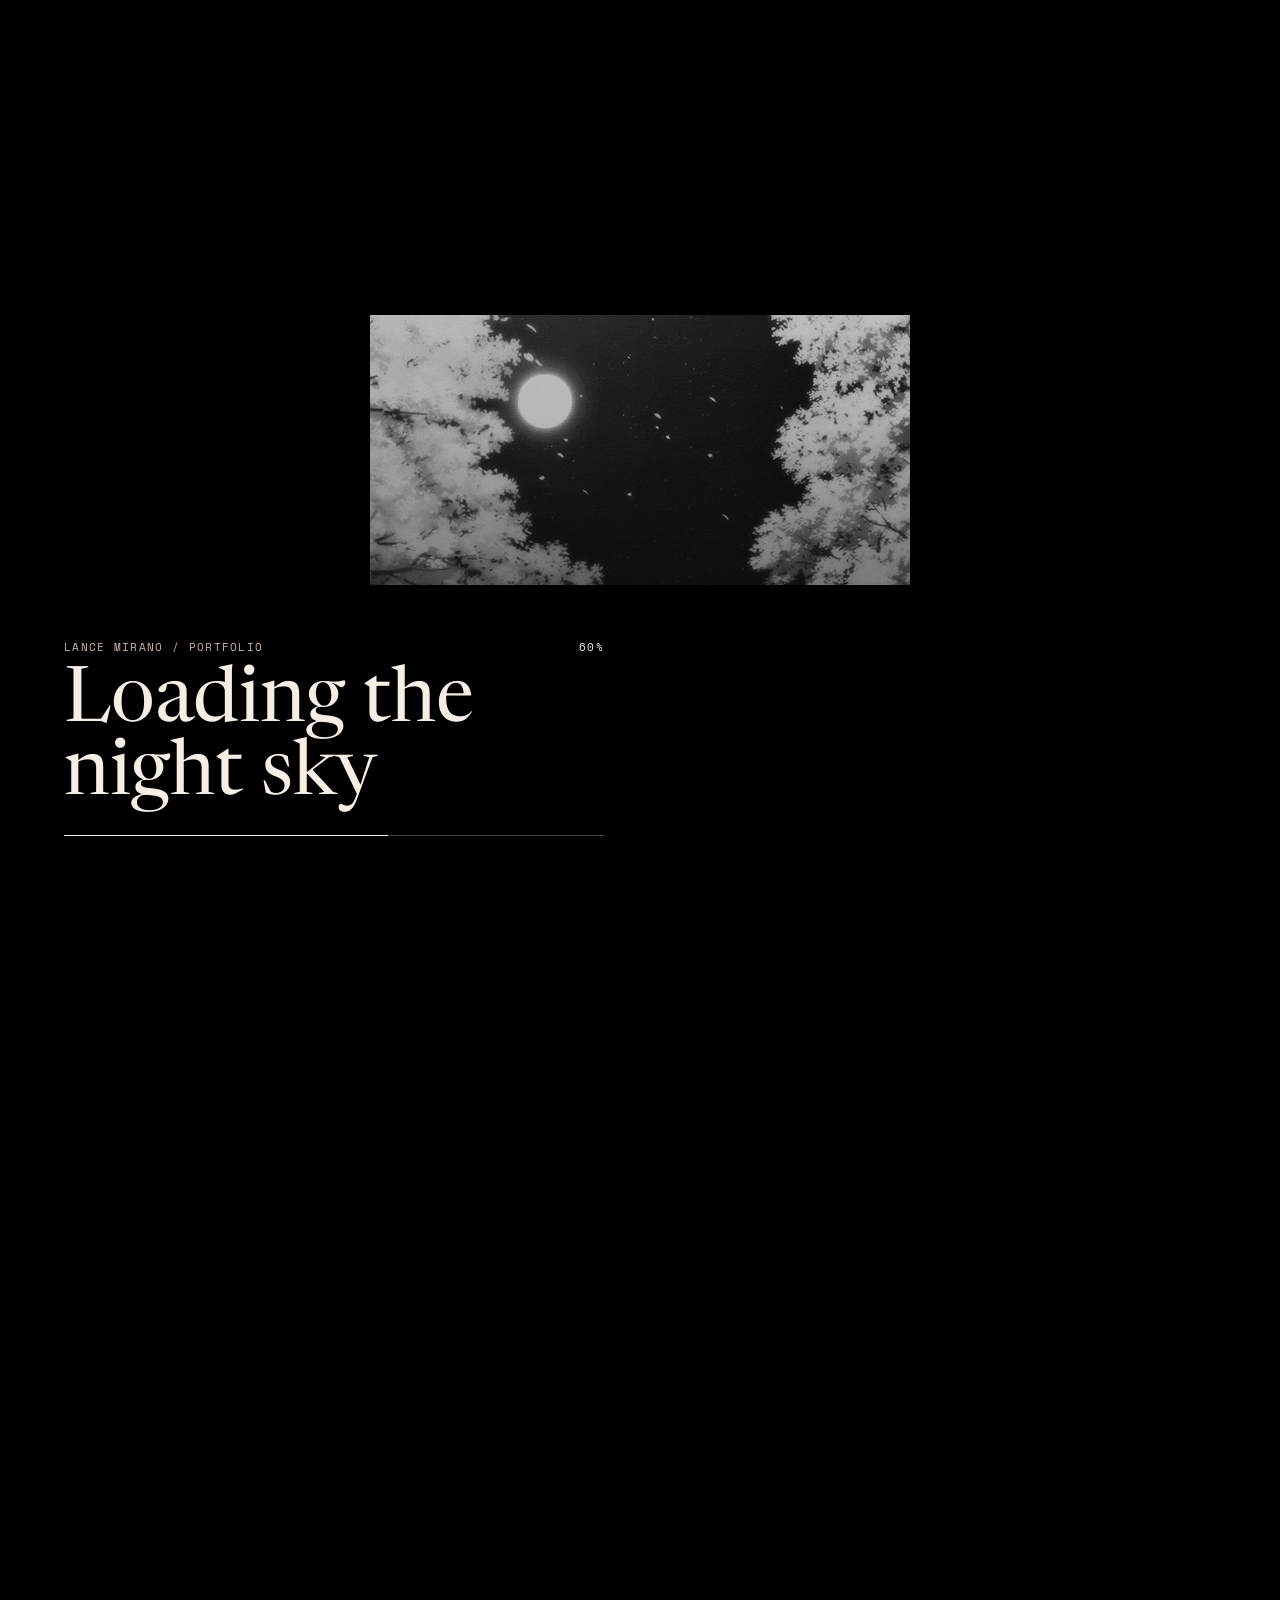
==== commit 197e175a: "Updated portfolio" ====
--- a/index.html
+++ b/index.html
@@ -136,7 +136,6 @@
                             <span>Python</span>
                             <span>Java</span>
                             <span>C#</span>
-                            <span>SQL</span>
                             <span>Dart</span>
                         </div>
                     </div>
@@ -180,7 +179,7 @@
 
         <section class="content-section projects-section" id="projects" aria-labelledby="projects-title">
             <div class="section-heading section-heading-row">
-                <h3 id="projects-title">[ SECTION 04 // Projects ]</h3>
+                <h3 id="projects-title">[ 04 // Projects ]</h3>
                 <span class="section-link">Featured work</span>
             </div>
 
--- a/style.css
+++ b/style.css
@@ -198,6 +198,10 @@
     opacity: 0;
 }
 
+html.portfolio-ready main {
+    opacity: 1;
+}
+
 html.skip-loading body.is-loading {
     overflow: auto;
 }
@@ -490,6 +494,8 @@
 .chip-grid span {
     display: inline-flex;
     align-items: center;
+    gap: 8px;
+    gap: 8px;
     min-height: 34px;
     padding: 0 10px;
     border: 1px solid rgba(244, 239, 230, 0.22);
